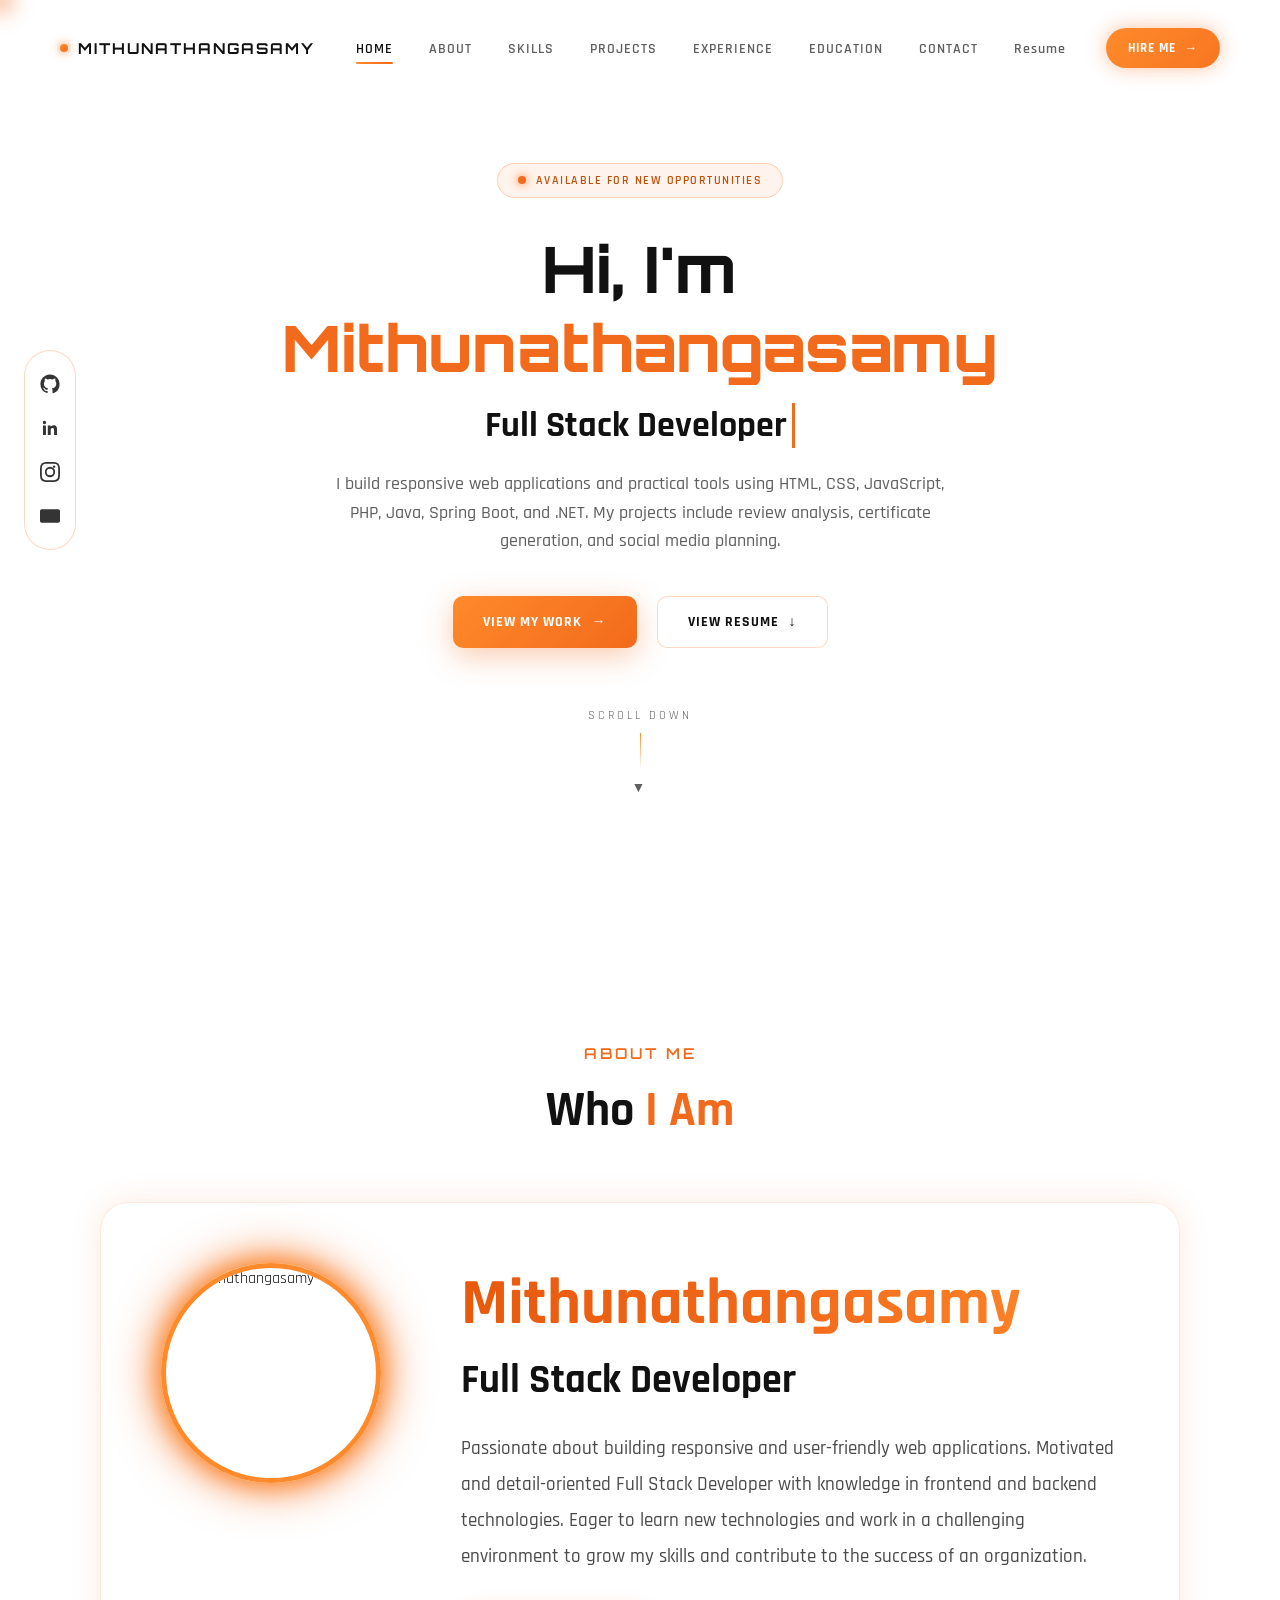
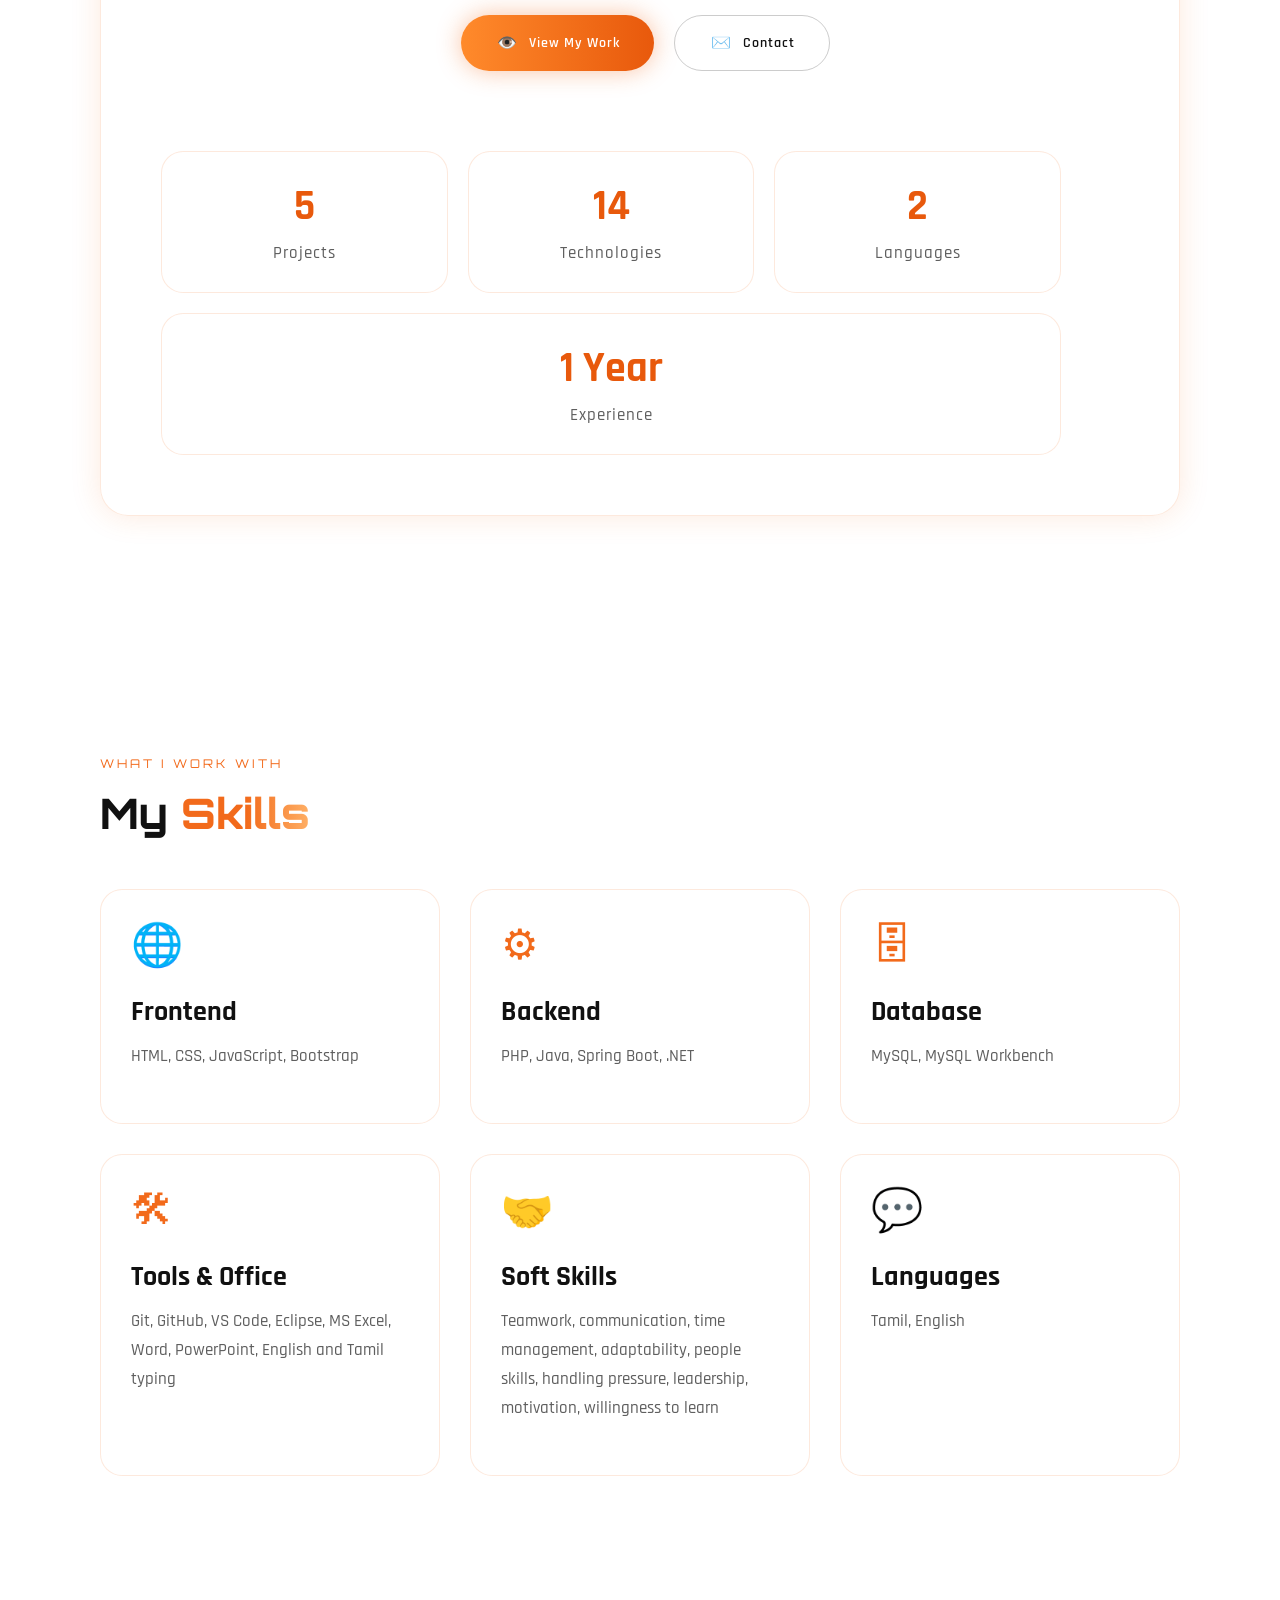
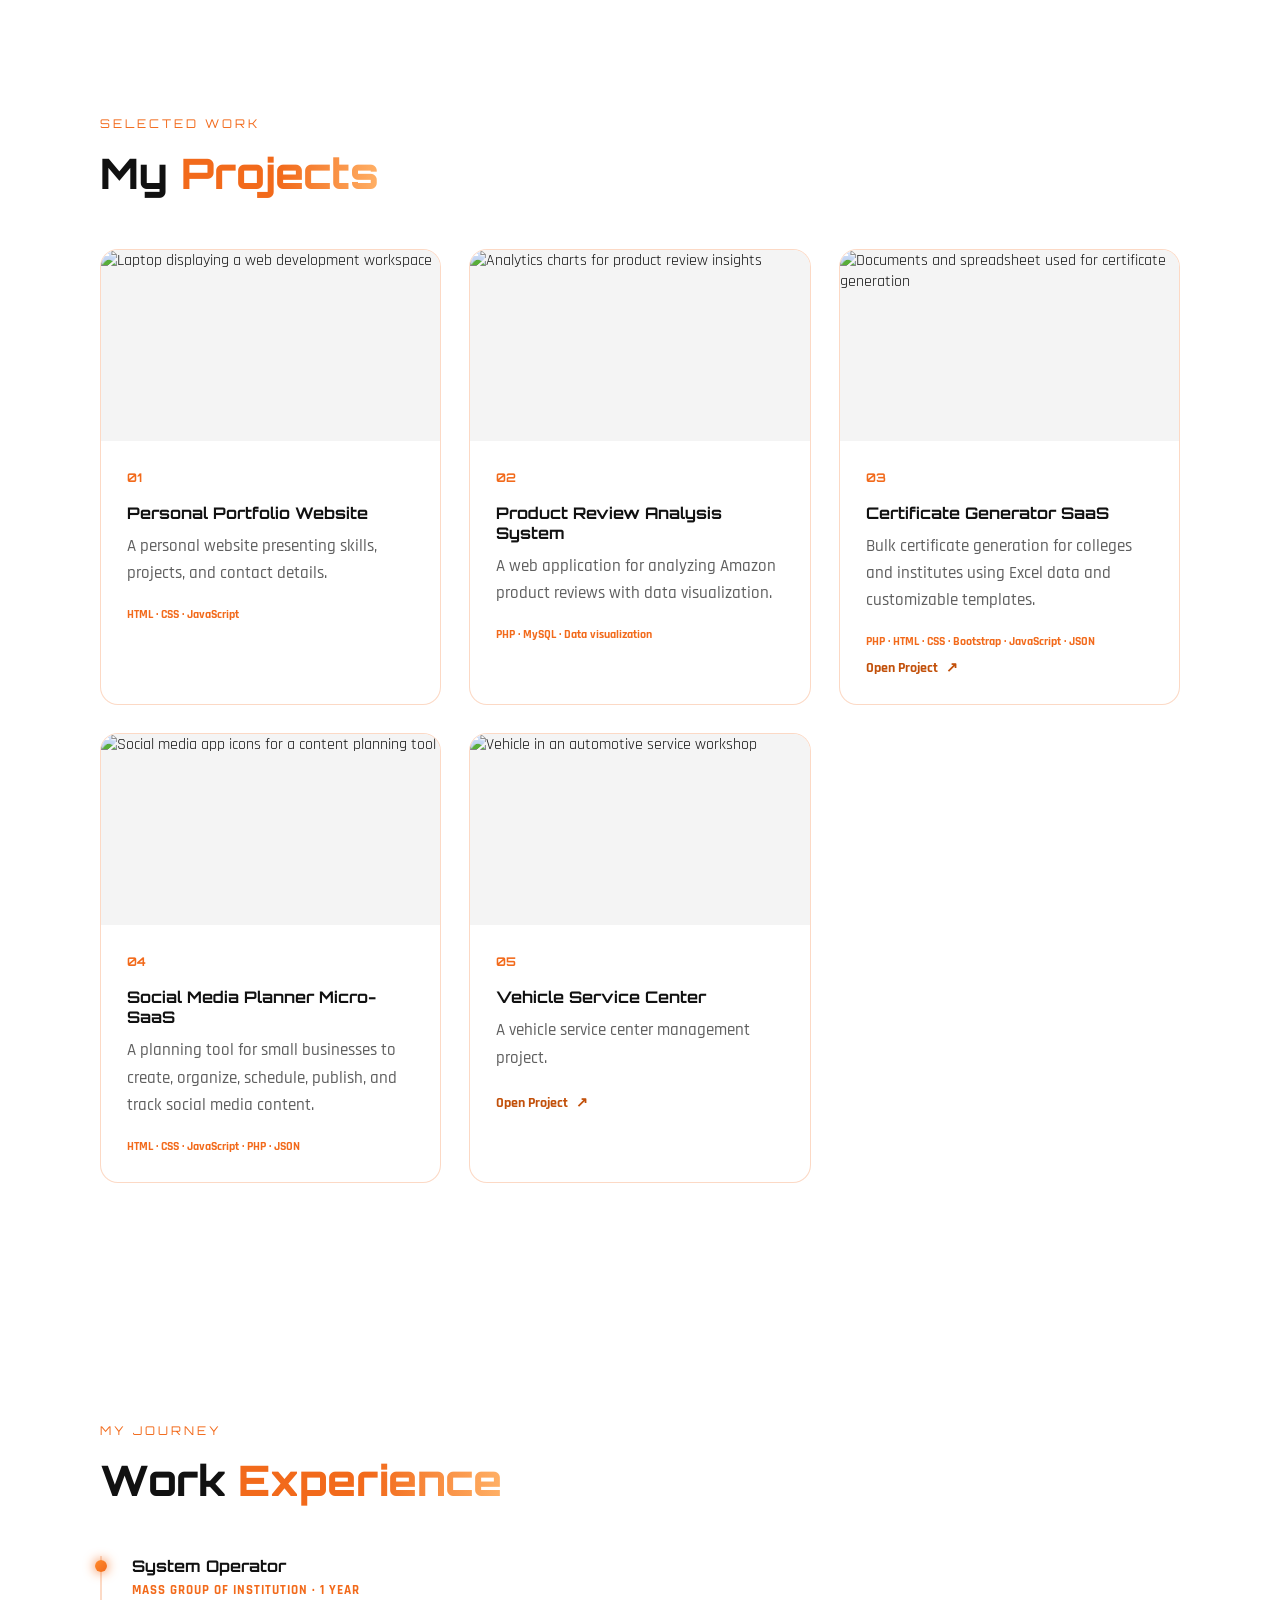
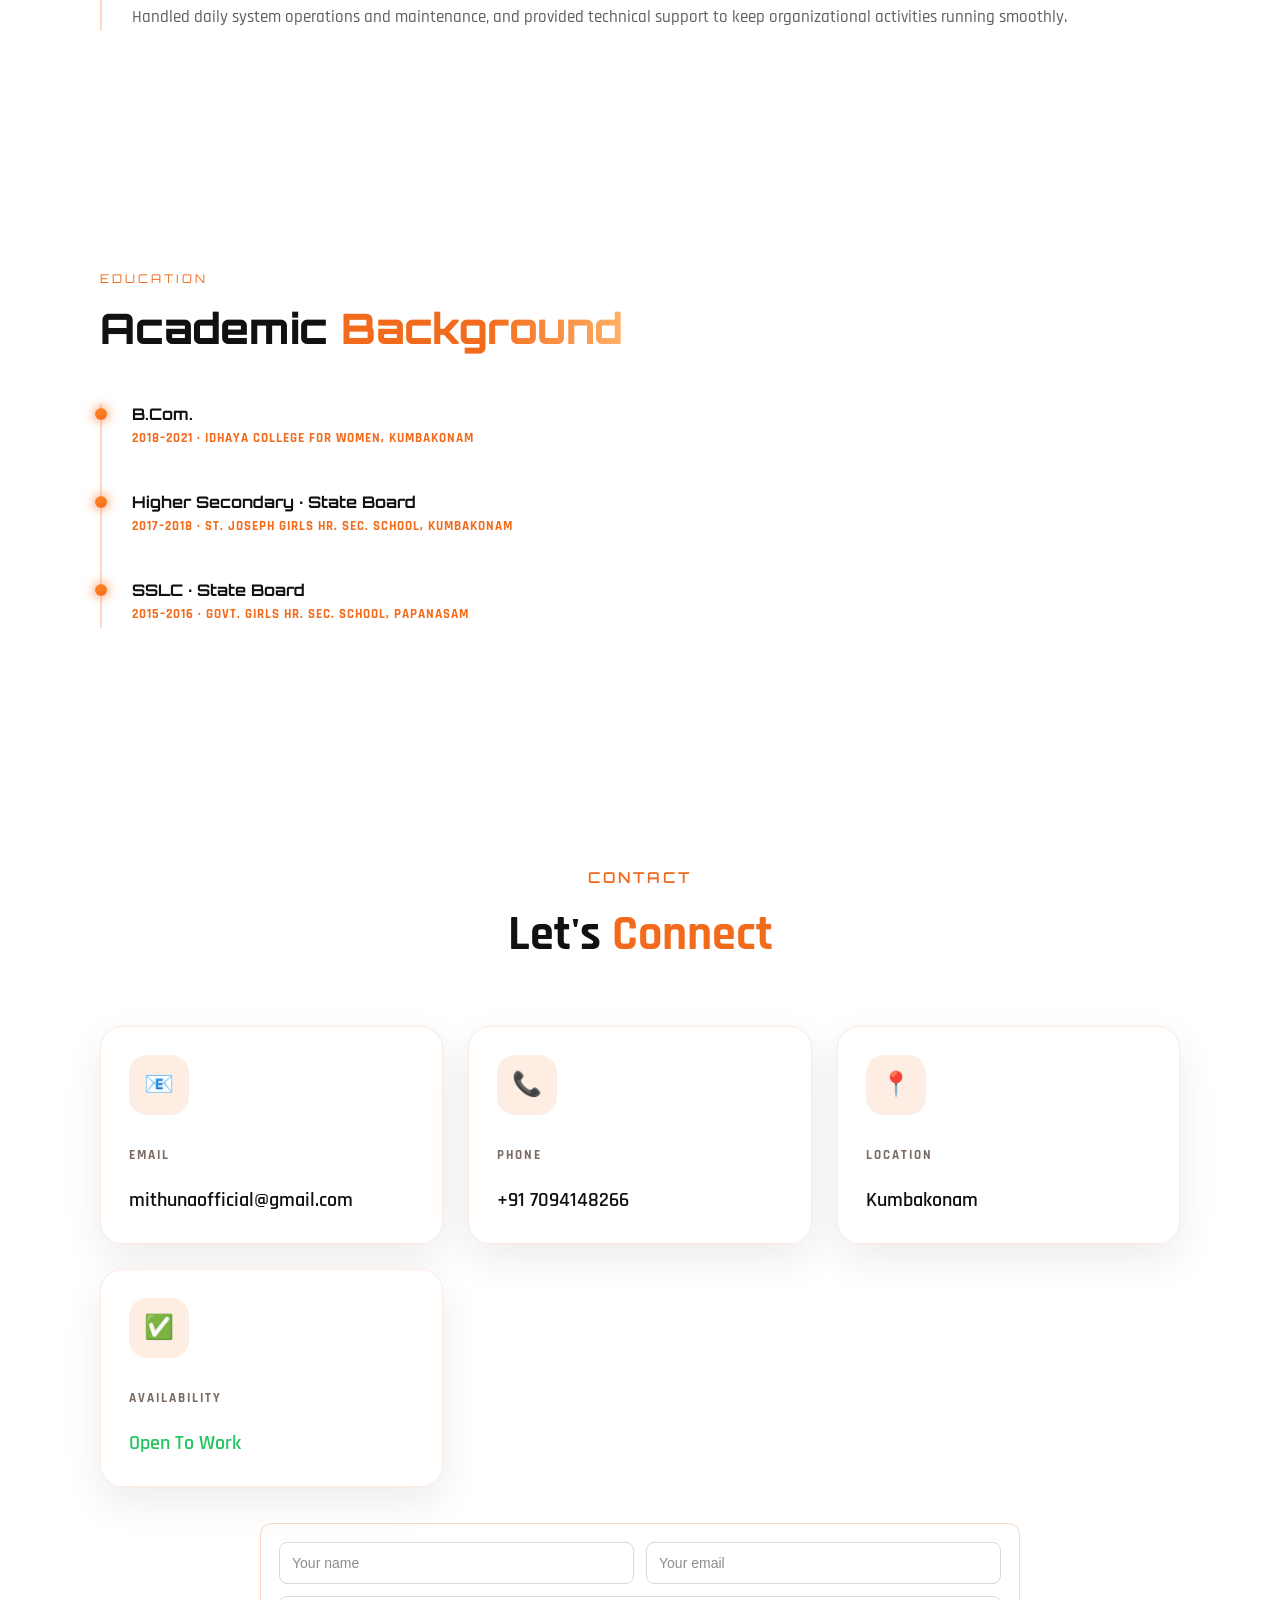
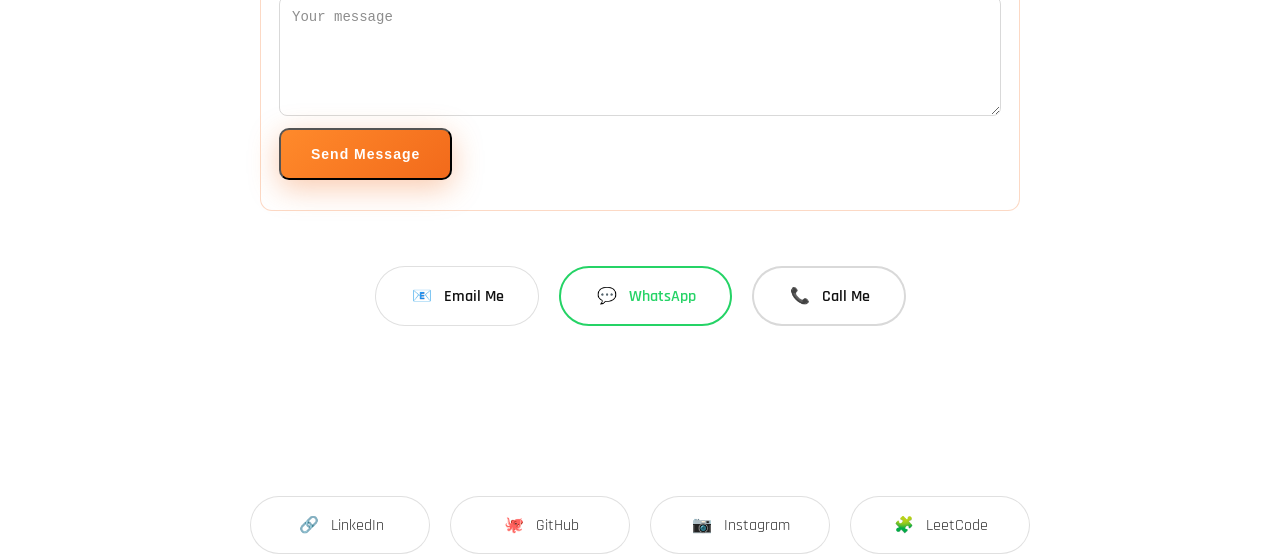
==== index.html @ 87197c54 "Add files via upload" ====
<!DOCTYPE html>
<html lang="en">
<head>
<meta charset="UTF-8">
<meta name="viewport" content="width=device-width, initial-scale=1.0">
<title>Mithunathangasamy | Full Stack Developer</title>
<link rel="preconnect" href="https://fonts.googleapis.com">
<link rel="preconnect" href="https://fonts.gstatic.com" crossorigin>
<link href="https://fonts.googleapis.com/css2?family=Orbitron:wght@500;700;800;900&family=Rajdhani:wght@400;500;600;700&display=swap" rel="stylesheet">
<link rel="stylesheet" href="style.css">
</head>
<body>
<div class="cursor-glow"></div>

  <div id="progress-bar"></div>

    <!-- loader removed to improve perceived load time -->

  <header>
    <nav>
      <div class="logo"><span class="dot"></span>MITHUNATHANGASAMY</div>
      <ul class="nav-links">
        <li><a href="#home" class="active">HOME</a></li>
        <li><a href="#about">ABOUT</a></li>
        <li><a href="#skills">SKILLS</a></li>
        <li><a href="#projects">PROJECTS</a></li>
        <li><a href="#experience">EXPERIENCE</a></li>
        <li><a href="#education">EDUCATION</a></li>
        <li><a href="#contact">CONTACT</a></li>
        <li>
          <a href="images/MITHUNA%20Resume.pdf" class="resume-open-link" target="_blank" rel="noopener">
            <i class="fa-solid fa-file-pdf"></i>
            Resume
          </a>
        </li>
      </ul>
      <a href="#contact" class="hire-btn">HIRE ME <span class="arrow">&rarr;</span></a>
    </nav>
  </header>

  <div class="social-rail">
    <a href="#" title="GitHub">
      <svg viewBox="0 0 24 24" fill="currentColor" width="20" height="20"><path d="M12 .5C5.65.5.5 5.65.5 12a11.5 11.5 0 007.86 10.93c.57.1.78-.25.78-.55v-2c-3.2.7-3.88-1.4-3.88-1.4-.52-1.34-1.28-1.7-1.28-1.7-1.05-.72.08-.7.08-.7 1.16.08 1.77 1.2 1.77 1.2 1.03 1.77 2.7 1.26 3.36.96.1-.75.4-1.26.73-1.55-2.56-.29-5.25-1.28-5.25-5.7 0-1.26.45-2.28 1.2-3.08-.12-.3-.52-1.5.11-3.12 0 0 .97-.31 3.2 1.18a11 11 0 015.82 0c2.22-1.5 3.19-1.18 3.19-1.18.64 1.62.24 2.82.12 3.12.75.8 1.2 1.82 1.2 3.08 0 4.43-2.7 5.4-5.27 5.69.42.36.78 1.08.78 2.18v3.24c0 .3.2.66.79.55A11.5 11.5 0 0023.5 12C23.5 5.65 18.35.5 12 .5z"/></svg>
    </a>
    <a href="#" title="LinkedIn">
      <svg viewBox="0 0 24 24" fill="currentColor" width="20" height="20"><path d="M20.45 20.45h-3.55v-5.57c0-1.33-.02-3.03-1.85-3.03-1.86 0-2.14 1.45-2.14 2.94v5.66H9.36V9h3.41v1.56h.05c.48-.9 1.64-1.85 3.38-1.85 3.6 0 4.27 2.37 4.27 5.46v6.28zM5.34 7.43a2.06 2.06 0 110-4.12 2.06 2.06 0 010 4.12zM7.12 20.45H3.56V9h3.56v11.45z"/></svg>
    </a>
    <a href="#" title="Instagram">
      <svg viewBox="0 0 24 24" fill="currentColor" width="20" height="20"><path d="M12 2.16c3.2 0 3.58.01 4.85.07 3.25.15 4.77 1.69 4.92 4.92.06 1.27.07 1.64.07 4.85s-.01 3.58-.07 4.85c-.15 3.23-1.66 4.77-4.92 4.92-1.27.06-1.64.07-4.85.07s-3.58-.01-4.85-.07c-3.26-.15-4.77-1.7-4.92-4.92-.06-1.27-.07-1.64-.07-4.85s.02-3.58.07-4.85C2.38 3.9 3.9 2.38 7.15 2.23c1.27-.06 1.64-.07 4.85-.07zM12 0C8.74 0 8.33.01 7.05.07c-4.35.2-6.78 2.62-6.98 6.98C.01 8.33 0 8.74 0 12s.01 3.67.07 4.95c.2 4.35 2.62 6.78 6.98 6.98C8.33 23.99 8.74 24 12 24s3.67-.01 4.95-.07c4.35-.2 6.78-2.62 6.98-6.98.06-1.28.07-1.69.07-4.95s-.01-3.67-.07-4.95c-.2-4.35-2.62-6.78-6.98-6.98C15.67.01 15.26 0 12 0zm0 5.84A6.16 6.16 0 1012 18.16 6.16 6.16 0 0012 5.84zm0 10.16a4 4 0 110-8 4 4 0 010 8zm6.41-10.4a1.44 1.44 0 11-2.88 0 1.44 1.44 0 012.88 0z"/></svg>
    </a>
    <a href="#contact" title="Email">
      <svg viewBox="0 0 24 24" fill="currentColor" width="20" height="20"><path d="M2 4h20a2 2 0 012 2v12a2 2 0 01-2 2H2a2 2 0 01-2-2V6a2 2 0 012-2zm20 2l-10 7L2 6v.01L12 13l10-6.99z"/></svg>
    </a>
  </div>

  <main>
    <section class="hero" id="home">
      <div class="badge fade-up"><span class="pulse"></span>AVAILABLE FOR NEW OPPORTUNITIES</div>
      <h1 class="fade-up">Hi, I'm<span class="name">Mithunathangasamy</span></h1>
     <div class="role fade-up">
    <span id="typing"></span>
</div>
      <p class="tagline fade-up">I build responsive web applications and practical tools using HTML, CSS,
                JavaScript, PHP, Java, Spring Boot, and .NET. My projects include review
                analysis, certificate generation, and social media planning.</p>
      <div class="hero-buttons fade-up">
        <a href="#projects" class="btn btn-primary">VIEW MY WORK <span class="arrow">&rarr;</span></a>
        <a href="images/MITHUNA%20Resume.pdf" class="btn btn-outline resume-open-link" target="_blank" rel="noopener">VIEW RESUME <span class="arrow">&#8595;</span></a>
      </div>  

      <div class="scroll-cue">SCROLL DOWN<span class="scroll-line"></span><span class="chev">&#9660;</span></div>
    </section>

   <section class="page about-section" id="about">

    <div class="section-heading">
        <span class="eyebrow">ABOUT ME</span>
        <h2>Who <span>I Am</span></h2>
    </div>

    <div class="about-card">

        <div class="profile-container fade-up">
            <img src="images/mithuna.png" alt="Mithunathangasamy" class="profile-img" >
        </div>

        <div class="about-content">

            <h1 class="about-name">
                Mithunathangasamy
            </h1>

            <h2 class="about-role">
                Full Stack Developer
            </h2>

            <p class="about-text">
                Passionate about building responsive and user-friendly web applications. Motivated and detail-oriented Full Stack Developer with knowledge in frontend and backend technologies. Eager to learn new technologies and work in a challenging
environment to grow my skills and contribute to the success of an organization.
            </p>

            <div class="about-buttons">

                <a href="#projects" class="btn btn-primary">
                    <span class="btn-icon">👁️</span>
                    View My Work
                </a>

                <a href="#contact" class="btn btn-outline">
                    <span class="btn-icon">✉️</span>
                    Contact
                </a>

            </div>

        </div>

        <div class="stat-row">
            <div class="stat-box">
                <h2 class="counter" data-target="5">0</h2>
                <p>Projects</p>
            </div>
            <div class="stat-box">
                <h2 class="counter" data-target="17">0</h2>
                <p>Technologies</p>
            </div>
            <div class="stat-box">
                <h2 class="counter" data-target="2">0</h2>
                <p>Languages</p>
            </div>
            <div class="stat-box">
                <h2>1 Year</h2>
                <p>Experience</p>
            </div>
        </div>

    </div>
</section>


    <section class="page" id="skills">

    <div class="eyebrow reveal">WHAT I WORK WITH</div>
    <h2 class="section-title reveal">
        My <span>Skills</span>
    </h2>

    <div class="skills-container">

        <div class="skill-box">
            <div class="skill-icon">🌐</div>
            <h3>Frontend</h3>
            <p>HTML, CSS, JavaScript, Bootstrap</p>
        </div>

        <div class="skill-box">
            <div class="skill-icon">⚙</div>
            <h3>Backend</h3>
            <p>PHP, Java, Spring Boot, .NET</p>
        </div>

        <div class="skill-box">
            <div class="skill-icon">🗄</div>
            <h3>Database</h3>
            <p>MySQL, MySQL Workbench</p>
        </div>

        <div class="skill-box">
            <div class="skill-icon">🛠</div>
            <h3>Tools & Office</h3>
            <p>Git, GitHub, VS Code, Eclipse, MS Excel, Word, PowerPoint, English and Tamil typing</p>
        </div>

        <div class="skill-box">
            <div class="skill-icon">🤝</div>
            <h3>Soft Skills</h3>
            <p>Teamwork, communication, time management, adaptability, people skills, handling pressure, leadership, motivation, willingness to learn</p>
        </div>

        <div class="skill-box">
            <div class="skill-icon">💬</div>
            <h3>Languages</h3>
            <p>Tamil, English</p>
        </div>

    </div>

</section>

    <section class="page" id="projects">
      
      <div class="eyebrow reveal">SELECTED WORK</div>
      <h2 class="section-title reveal">My <span>Projects</span></h2>
            <div class="projects-grid reveal-stagger">
                <article class="project-card">
                    <div class="project-cover">
                        <img src="https://images.unsplash.com/photo-1498050108023-c5249f4df085?auto=format&fit=crop&w=900&q=80" alt="Laptop displaying a web development workspace" loading="lazy">
                    </div>
                    <div class="project-body">
                        <span class="project-index">01</span>
                        <h3>Personal Portfolio Website</h3>
                        <p>A personal website presenting skills, projects, and contact details.</p>
                        <p class="project-tech">HTML · CSS · JavaScript</p>
                    </div>
                </article>

                <article class="project-card">
                    <div class="project-cover">
                        <img src="https://images.unsplash.com/photo-1551288049-bebda4e38f71?auto=format&fit=crop&w=900&q=80" alt="Analytics charts for product review insights" loading="lazy">
                    </div>
                    <div class="project-body">
                        <span class="project-index">02</span>
                        <h3>Product Review Analysis System</h3>
                        <p>A web application for analyzing Amazon product reviews with data visualization.</p>
                        <p class="project-tech">PHP · MySQL · Data visualization</p>
                    </div>
                </article>

                <article class="project-card">
                    <div class="project-cover">
                        <img src="https://images.unsplash.com/photo-1454165804606-c3d57bc86b40?auto=format&fit=crop&w=900&q=80" alt="Documents and spreadsheet used for certificate generation" loading="lazy">
                    </div>
                    <div class="project-body">
                        <span class="project-index">03</span>
                        <h3>Certificate Generator SaaS</h3>
                        <p>Bulk certificate generation for colleges and institutes using Excel data and customizable templates.</p>
                        <p class="project-tech">PHP · HTML · CSS · Bootstrap · JavaScript · JSON</p>
                        <a class="project-link" href="https://mithuna.gt.tc/certificate-generator/login.php" target="_blank" rel="noopener noreferrer">Open Project <span aria-hidden="true">↗</span></a>
                    </div>
                </article>

                <article class="project-card">
                    <div class="project-cover">
                        <img src="https://images.unsplash.com/photo-1611162616475-46b635cb6868?auto=format&fit=crop&w=900&q=80" alt="Social media app icons for a content planning tool" loading="lazy">
                    </div>
                    <div class="project-body">
                        <span class="project-index">04</span>
                        <h3>Social Media Planner Micro-SaaS</h3>
                        <p>A planning tool for small businesses to create, organize, schedule, publish, and track social media content.</p>
                        <p class="project-tech">HTML · CSS · JavaScript · PHP · JSON</p>
                    </div>
                </article>

                <article class="project-card">
                    <div class="project-cover">
                        <img src="https://images.unsplash.com/photo-1486262715619-67b85e0b08d3?auto=format&fit=crop&w=900&q=80" alt="Vehicle in an automotive service workshop" loading="lazy">
                    </div>
                    <div class="project-body">
                        <span class="project-index">05</span>
                        <h3>Vehicle Service Center</h3>
                        <p>A vehicle service center management project.</p>
                        <a class="project-link" href="https://mithuna.gt.tc/SERVICEPRO/?i=1" target="_blank" rel="noopener noreferrer">Open Project <span aria-hidden="true">↗</span></a>
                    </div>
                </article>
            </div>
    </section>

    <section class="page" id="experience">
      <div class="eyebrow reveal">MY JOURNEY</div>
      <h2 class="section-title reveal">Work <span>Experience</span></h2>
      <div class="timeline reveal-stagger">
        <div class="timeline-item">
                    <h3>System Operator</h3>
                    <div class="meta">MASS GROUP OF INSTITUTION · 1 YEAR</div>
                    <p>Handled daily system operations and maintenance, and provided technical support to keep organizational activities running smoothly.</p>
        </div>
      </div>
    </section>

        <section class="page" id="education">
            <div class="eyebrow reveal">EDUCATION</div>
            <h2 class="section-title reveal">Academic <span>Background</span></h2>
            <div class="timeline reveal-stagger">
                <div class="timeline-item">
                    <h3>B.Com.</h3>
                    <div class="meta">2018–2021 · IDHAYA COLLEGE FOR WOMEN, KUMBAKONAM</div>
                </div>
                <div class="timeline-item">
                    <h3>Higher Secondary · State Board</h3>
                    <div class="meta">2017–2018 · ST. JOSEPH GIRLS HR. SEC. SCHOOL, KUMBAKONAM</div>
                </div>
                <div class="timeline-item">
                    <h3>SSLC · State Board</h3>
                    <div class="meta">2015–2016 · GOVT. GIRLS HR. SEC. SCHOOL, PAPANASAM</div>
                </div>
            </div>
        </section>

    <section class="page" id="contact">

    <div class="section-heading">
        <span class="eyebrow">CONTACT</span>
        <h2>Let's <span>Connect</span></h2>
    </div>

    <div class="contact-grid">

        <!-- Email -->
        <div class="contact-box">
            <div class="contact-icon">
                <span>📧</span>
            </div>

            <h5>EMAIL</h5>

            <h4>mithunaofficial@gmail.com</h4>
        </div>

        <!-- Phone -->
        <div class="contact-box">
            <div class="contact-icon">
                <span>📞</span>
            </div>

            <h5>PHONE</h5>

            <h4>+91 7094148266</h4>
        </div>

        <!-- Location -->
        <div class="contact-box">
            <div class="contact-icon">
                <span>📍</span>
            </div>

            <h5>LOCATION</h5>

            <h4>Kumbakonam</h4>
        </div>

        <!-- Availability -->
        <div class="contact-box">
            <div class="contact-icon">
                <span>✅</span>
            </div>

            <h5>AVAILABILITY</h5>

            <h4 class="available">
                Open To Work
            </h4>
        </div>

    </div>

    <!-- Contact Form -->
    <form id="contactForm" class="contact-form">
        <div class="form-row">
            <input type="text" id="cf-name" name="name" placeholder="Your name" required>
            <input type="email" id="cf-email" name="email" placeholder="Your email" required>
        </div>
        <div class="form-row">
            <textarea id="cf-message" name="message" rows="5" placeholder="Your message" required></textarea>
        </div>
        <div class="form-row">
            <button type="submit" class="btn btn-primary">Send Message</button>
        </div>
    </form>

    <!-- Contact Buttons -->

    <div class="contact-buttons">

        <a href="mailto:mithunaofficial@gmail.com" class="contact-btn">
            <span class="btn-icon">📧</span>
            Email Me
        </a>

        <a href="https://wa.me/919876543210" class="contact-btn whatsapp" target="_blank">
            <span class="btn-icon">💬</span>
            WhatsApp
        </a>

        <a href="tel:+919876543210" class="contact-btn outline">
            <span class="btn-icon">📞</span>
            Call Me
        </a>

    </div>

    <!-- Social Icons -->

    </main>

    <div class="social-links">

        <a href="https://www.linkedin.com/in/your-profile" class="social-btn" target="_blank" rel="noopener">
            <span class="btn-icon">🔗</span>
            LinkedIn
        </a>

        <a href="https://github.com/your-username" class="social-btn" target="_blank" rel="noopener">
            <span class="btn-icon">🐙</span>
            GitHub
        </a>

        <a href="https://instagram.com/your-username" class="social-btn" target="_blank" rel="noopener">
            <span class="btn-icon">📷</span>
            Instagram
        </a>

        <a href="https://leetcode.com/your-username" class="social-btn" target="_blank" rel="noopener">
            <span class="btn-icon">🧩</span>
            LeetCode
        </a>

    </div>

  <div class="resume-modal" id="resumeModal" aria-hidden="true">
    <div class="resume-modal-panel">
      <button class="resume-modal-close" id="resumeModalClose" aria-label="Close resume">×</button>
      <div class="resume-modal-content">
                <article class="resume-sheet" id="resumeSheet">
                      <div class="resume-sheet-header">
                        <h2>MITHUNATHANGASAMY</h2>
                        <p>FULL STACK DEVELOPER</p>
                        <p>+91 7094148266</p>
                      </div>
                    <section class="resume-summary">
                        <h3>Professional Summary</h3>
                        <p>Motivated, detail-oriented Full Stack Developer with knowledge of frontend and backend technologies. Passionate about building responsive, user-friendly web applications and eager to learn, contribute, and grow.</p>
                    </section>
                    <div class="resume-sheet-columns">
                        <section class="resume-sheet-section">
                            <h3>Projects</h3>
                            <article>
                                <h4>Personal Portfolio Website</h4>
                                <p>A personal website presenting skills, projects, and contact details.</p>
                                <small>HTML · CSS · JavaScript</small>
                            </article>
                            <article>
                                <h4>Product Review Analysis System</h4>
                                <p>Analyzes Amazon product reviews and presents findings with data visualization.</p>
                                <small>PHP · MySQL · DataTables · Chart.js</small>
                            </article>
                            <article>
                                <h4>Certificate Generator SaaS</h4>
                                <p>Generates certificates in bulk for colleges and institutes from Excel data, with customizable templates.</p>
                                <small>PHP · HTML · CSS · Bootstrap · JavaScript · JSON</small>
                            </article>
                            <article>
                                <h4>Social Media Planner Micro-SaaS</h4>
                                <p>Helps small businesses create, organize, schedule, publish, and track social media content.</p>
                                <small>HTML · CSS · JavaScript · PHP · JSON</small>
                            </article>
                            <article>
                                <h4>Vehicle Service Center</h4>
                                <p>A vehicle service center management project.</p>
                            </article>
                        </section>
                        <aside class="resume-sheet-sidebar">
                            <section class="resume-sheet-section">
                                <h3>Technical Skills</h3>
                                <p><strong>Frontend:</strong> HTML, CSS, JavaScript, Bootstrap</p>
                                <p><strong>Backend:</strong> PHP, Java, Spring Boot, .NET</p>
                                <p><strong>Database:</strong> MySQL, MySQL Workbench</p>
                                <p><strong>Tools:</strong> Git, GitHub, VS Code, Eclipse</p>
                                <p><strong>Other:</strong> MS Excel, Word, PowerPoint; English and Tamil typewriting with distinction</p>
                            </section>
                            <section class="resume-sheet-section">
                                <h3>Experience</h3>
                                <h4>System Operator · 1 Year</h4>
                                <p>MASS Group of Institution, Kumbakonam</p>
                                <p>Handled daily system operations and maintenance and provided technical support.</p>
                            </section>
                            <section class="resume-sheet-section">
                                <h3>Education</h3>
                                <p><strong>B.Com.</strong> · Idhaya College for Women, Kumbakonam · 2018–2021</p>
                                <p><strong>Higher Secondary</strong> · St. Joseph Girls Hr. Sec. School, Kumbakonam · State Board · 2017–2018</p>
                                <p><strong>SSLC</strong> · Govt. Girls Hr. Sec. School, Papanasam · State Board · 2015–2016</p>
                            </section>
                            <section class="resume-sheet-section">
                                <h3>Soft Skills & Languages</h3>
                                <p>Teamwork · Communication · Time management · Adaptability ·  Handling pressure · Leadership · Willingness to learn · Sincere and loyal</p>
                                <p><strong>Languages:</strong> Tamil, English</p>
                            </section>
                        </aside>
                    </div>
                </article>
      </div>
      <div class="resume-modal-actions">
                <a href="images/MITHUNA%20Resume.pdf" class="btn btn-primary" download>Download Original PDF</a>
        <a href="#" class="btn btn-outline resume-close-link">Close</a>
      </div>
    </div>
  </div>

  <script src="script.js"></script>
  <!-- Project modal -->
  <div id="projectModal" class="modal" aria-hidden="true">
      <div class="modal-content">
          <button class="modal-close" aria-label="Close">✕</button>
          <img src="" alt="" class="modal-img">
          <div class="modal-body">
              <h3 class="modal-title"></h3>
              <p class="modal-desc"></p>
              <div class="modal-actions">
                  <a href="#" class="btn btn-outline modal-demo" target="_blank" rel="noopener">Live Demo</a>
                  <a href="#" class="btn btn-primary modal-source" target="_blank" rel="noopener">Source Code</a>
              </div>
          </div>
      </div>
  </div>
<button id="topBtn" title="Go to Top">
    ↑
</button>

</body>
</html>
---- style.css ----
:root{
    --bg:#ffffff;
    --purple:#ff8a2b;
    --magenta:#f26a1b;
    --blue:#ffb066;
    --text:#111111;
    --muted:#5f5f5f;
    --card:#ffffff;
    --border:rgba(242,106,27,0.25);
  }
  *{margin:0;padding:0;box-sizing:border-box;}
  html{scroll-behavior:smooth;}
  body{
    background:#ffffff;
    color:var(--text);
    font-family:'Rajdhani',sans-serif;
    overflow-x:hidden;
    position:relative;
  }
    p{font-weight:500;}
  @media (prefers-reduced-motion: reduce){
    *{animation-duration:.01ms !important;animation-iteration-count:1 !important;transition-duration:.01ms !important;scroll-behavior:auto !important;}
  }
  /* scroll reveal */
  .reveal{opacity:0;transform:translateY(28px);transition:opacity .7s ease, transform .7s ease;}
  .reveal.in{opacity:1;transform:translateY(0);}
  .reveal-stagger > *{opacity:0;transform:translateY(24px);transition:opacity .6s ease, transform .6s ease;}
  .reveal-stagger.in > *{opacity:1;transform:translateY(0);}
  .reveal-stagger.in > *:nth-child(1){transition-delay:.05s;}
  .reveal-stagger.in > *:nth-child(2){transition-delay:.15s;}
  .reveal-stagger.in > *:nth-child(3){transition-delay:.25s;}
  .reveal-stagger.in > *:nth-child(4){transition-delay:.35s;}
  .reveal-stagger.in > *:nth-child(5){transition-delay:.45s;}
  /* ---------- background ---------- */
  /* ---------- layout ---------- */
  header, main, footer{position:relative;z-index:2;}
  .container{max-width:1440px;margin:0 auto;padding:0 60px;}

  /* ---------- nav ---------- */
  nav{
    display:flex;align-items:center;justify-content:space-between;
    padding:28px 60px;
    opacity:0;transform:translateY(-16px);
    animation:navIn .7s ease forwards;
  }
  @keyframes navIn{to{opacity:1;transform:translateY(0);}}
  .logo{
    display:flex;align-items:center;gap:10px;
    font-family:'Orbitron',sans-serif;font-weight:700;
    letter-spacing:2px;font-size:15px;
  }
  .logo .dot{width:8px;height:8px;border-radius:50%;
    background:linear-gradient(135deg,var(--purple),var(--magenta));
    box-shadow:0 0 10px var(--magenta);}
  .nav-links{display:flex;align-items:center;gap:36px;list-style:none;}
  .nav-links a{
    color:var(--muted);text-decoration:none;font-weight:600;font-size:14px;
    letter-spacing:1px;position:relative;padding-bottom:6px;transition:color .25s ease;
  }
  .nav-links a:hover, .nav-links a.active{color:#111111;}
  .nav-links a::after{
    content:'';position:absolute;left:0;bottom:0;height:2px;width:0;
    background:linear-gradient(90deg,var(--purple),var(--magenta));
    border-radius:2px;transition:width .3s ease;
  }
  .nav-links a:hover::after, .nav-links a.active::after{width:100%;}
  .nav-divider{width:1px;height:24px;background:rgba(0,0,0,0.12);}
  .hire-btn{
    display:flex;align-items:center;gap:8px;
    background:linear-gradient(135deg,var(--purple),var(--magenta));
    background-size:160% 160%;
    color:#fff;border:none;padding:12px 22px;border-radius:30px;
    font-weight:700;font-size:13px;letter-spacing:1px;cursor:pointer;
    box-shadow:0 0 20px rgba(242,106,27,0.4);
    text-decoration:none;
    transition:transform .25s ease, box-shadow .25s ease, background-position .5s ease;
  }
  .hire-btn:hover{
    transform:translateY(-2px) scale(1.03);
    box-shadow:0 0 28px rgba(242,106,27,0.6);
    background-position:100% 100%;
  }
  .hire-btn .arrow, .btn .arrow{display:inline-block;transition:transform .25s ease;}
  .hire-btn:hover .arrow, .btn:hover .arrow{transform:translateX(4px);}

  /* ---------- social sidebar ---------- */
  .social-rail{
    position:fixed;left:24px;top:50%;
    transform:translate(-60px,-50%);opacity:0;
    display:flex;flex-direction:column;gap:22px;
    background:rgba(255,255,255,0.85);border:1px solid var(--border);
    padding:22px 14px;border-radius:30px;z-index:5;
    backdrop-filter:blur(6px);
    animation:railIn .7s .5s ease forwards;
  }
  @keyframes railIn{to{transform:translate(0,-50%);opacity:1;}}
  .social-rail a{
    color:#111111;opacity:.85;display:flex;align-items:center;justify-content:center;
    width:22px;height:22px;transition:transform .25s ease, color .25s ease, opacity .25s ease;
  }
  .social-rail a:hover{opacity:1;color:var(--magenta);transform:scale(1.2) translateX(2px);}

  /* ---------- hero ---------- */
  .hero{
    min-height:92vh;display:flex;flex-direction:column;align-items:center;justify-content:center;
    text-align:center;padding:40px 20px 100px;
  }
  .fade-up{opacity:0;transform:translateY(24px);animation:fadeUp .8s ease forwards;}
  @keyframes fadeUp{to{opacity:1;transform:translateY(0);}}
  .badge{
    display:inline-flex;align-items:center;gap:10px;
    border:1px solid var(--border);padding:9px 20px;border-radius:30px;
    font-size:12px;letter-spacing:1.5px;font-weight:600;color:#c2500a;
    background:rgba(242,106,27,0.08);margin-bottom:34px;
    animation-delay:.1s;
  }
  .badge .pulse{width:8px;height:8px;border-radius:50%;
    background:var(--magenta);box-shadow:0 0 10px var(--magenta);
    animation:pulse 1.6s ease-in-out infinite;}
  @keyframes pulse{0%,100%{opacity:1;transform:scale(1);}50%{opacity:.3;transform:scale(.8);}}
  .hero h1{
    font-family:'Orbitron',sans-serif;font-weight:800;
    font-size:clamp(34px,5.2vw,64px);line-height:1.15;
    animation-delay:.22s;
  }
  .hero h1 .name{
    display:block;
    background:linear-gradient(90deg,#f26a1b,#f26a1b,#ffb066,#f26a1b);
    background-size:300% auto;
    -webkit-background-clip:text;background-clip:text;color:transparent;
    margin:6px 0 18px;
    animation:gradientShift 6s linear infinite;
  }
  @keyframes gradientShift{
    0%{background-position:0% 50%;}
    100%{background-position:300% 50%;}
  }
  .role{font-size:clamp(22px,3vw,36px);font-weight:700;margin-bottom:22px;animation-delay:.34s;}
  .tagline{max-width:640px;color:var(--muted);font-size:18px;font-weight:500;line-height:1.6;margin-bottom:40px;animation-delay:.46s;}
  .hero-buttons{display:flex;gap:20px;flex-wrap:wrap;justify-content:center;margin-bottom:60px;animation-delay:.58s;}
  .btn{
    display:flex;align-items:center;gap:10px;padding:16px 30px;border-radius:10px;
    font-weight:700;font-size:14px;letter-spacing:1px;text-decoration:none;cursor:pointer;
    transition:transform .3s cubic-bezier(.22,1,.36,1), box-shadow .3s ease, background .3s ease;
  }
  .btn-primary{
    background:linear-gradient(135deg,var(--purple),var(--magenta));color:#fff;
    box-shadow:0 8px 30px rgba(242,106,27,0.35);
  }
  .btn-primary:hover{transform:translateY(-4px) scale(1.02);box-shadow:0 14px 36px rgba(242,106,27,0.55);}
  .btn-primary:active{transform:translateY(-1px) scale(.99);}
  .btn-outline{
    background:#ffffff;border:1px solid var(--border);color:#111111;
  }
  .btn-outline:hover{background:rgba(242,106,27,0.08);transform:translateY(-4px);border-color:var(--magenta);}
  .btn-outline:active{transform:translateY(-1px);}
  .scroll-cue{color:var(--muted);font-size:12px;letter-spacing:3px;display:flex;flex-direction:column;align-items:center;gap:10px;}
  .scroll-line{width:1px;height:36px;background:linear-gradient(180deg,var(--purple),transparent);}
  .chev{animation:bounce 1.6s ease-in-out infinite;font-size:14px;color:var(--muted);}
  @keyframes bounce{0%,100%{transform:translateY(0);}50%{transform:translateY(6px);}}

  /* ---------- generic section ---------- */
  section.page{padding:120px 60px;max-width:1200px;margin:0 auto;}
  .eyebrow{
    font-family:'Orbitron',sans-serif;font-size:12px;letter-spacing:3px;
    color:var(--magenta);margin-bottom:16px;
  }
  .section-title{font-family:'Orbitron',sans-serif;font-weight:800;font-size:clamp(28px,4vw,42px);margin-bottom:50px;}
  .section-title span{background:linear-gradient(90deg,#f26a1b,#f26a1b,#ffb066);
    -webkit-background-clip:text; background-clip:text; color:transparent;}

  .about-card{
    background:var(--card);border:1px solid var(--border);border-radius:20px;padding:30px;
  }

  .projects-grid{display:grid;grid-template-columns:repeat(auto-fit,minmax(300px,1fr));gap:28px;}
  .project-card{
    background:var(--card);border:1px solid var(--border);border-radius:18px;overflow:hidden;
    transition:transform .35s cubic-bezier(.22,1,.36,1), box-shadow .35s ease, border-color .35s ease;
  }
  .project-card:hover{transform:translateY(-8px);box-shadow:0 20px 40px rgba(242,106,27,0.22);border-color:var(--magenta);}
    .project-cover{width:100%;aspect-ratio:16/9;overflow:hidden;background:#f4f4f4;}
    .project-cover img{display:block;width:100%;height:100%;object-fit:cover;transition:transform .4s ease;}
    .project-card:hover .project-cover img{transform:scale(1.04);}
  .project-thumb{
        width:100%;height:220px;object-fit:cover;background:linear-gradient(135deg,rgba(255,138,43,0.4),rgba(255,176,102,0.3));
        background-size:200% 200%;transition:background-position .6s ease, transform .5s ease;
  }
  .project-card:hover .project-thumb{background-position:100% 100%;transform:scale(1.03);}
    .project-media{position:relative;overflow:hidden}
    .project-overlay{position:absolute;inset:0;background:linear-gradient(180deg,rgba(0,0,0,0.0),rgba(0,0,0,0.6));display:flex;flex-direction:column;justify-content:flex-end;padding:18px;gap:12px;opacity:0;transform:translateY(6px);transition:opacity .28s ease, transform .28s ease}
    .project-card:hover .project-overlay{opacity:1;transform:translateY(0)}
    .tech-tags{display:flex;gap:8px;flex-wrap:wrap}
    .tech-tags span{background:rgba(255,255,255,0.18);padding:6px 8px;border-radius:8px;font-size:12px;color:#ffffff}
    .overlay-actions{display:flex;gap:8px}

    /* Project modal (lightbox) */
    .modal{position:fixed;inset:0;display:flex;align-items:center;justify-content:center;background:rgba(0,0,0,0.7);z-index:99999;visibility:hidden;opacity:0;transition:opacity .25s ease, visibility .25s ease}
    .modal.in{visibility:visible;opacity:1}
    .modal-content{position:relative;display:flex;gap:20px;align-items:stretch;background:var(--card);border:1px solid var(--border);padding:18px;border-radius:12px;max-width:1000px;width:94%;box-shadow:0 30px 80px rgba(0,0,0,0.6)}
    .modal-close{position:absolute;right:14px;top:8px;background:transparent;border:none;color:var(--text);font-size:20px;cursor:pointer}
    .modal-img{width:48%;height:60vh;object-fit:cover;border-radius:8px}
    .modal-body{width:52%;display:flex;flex-direction:column;gap:12px}
    .modal-title{font-family:'Orbitron',sans-serif;margin:0;font-size:20px}
    .modal-desc{color:var(--muted);margin:0}
    .modal-actions{display:flex;gap:10px;margin-top:auto}

    @media(max-width:900px){
        .modal-content{flex-direction:column}
        .modal-img{width:100%;height:40vh}
        .modal-body{width:100%}
    }
    .project-body{position:relative;min-height:220px;padding:26px;}
    .project-index{display:inline-block;margin-bottom:18px;color:var(--magenta);font-family:'Orbitron',sans-serif;font-size:12px;font-weight:700;}
  .project-body h3{font-family:'Orbitron',sans-serif;font-size:16px;margin-bottom:10px;color:#111111;}
    .project-body p{color:var(--muted);font-size:17px;line-height:1.6;margin-bottom:14px;}
    .project-body .project-tech{margin:18px 0 0;color:var(--magenta);font-size:12px;font-weight:700;}
    .project-link{display:inline-flex;align-items:center;gap:8px;margin-top:8px;color:#c2500a;font-size:14px;font-weight:700;text-decoration:none;}
    .project-link:hover{text-decoration:underline;text-underline-offset:3px;}
  .bucket-list{list-style:none;display:grid;gap:8px;margin-top:10px;}
  .bucket-list li{padding:8px 10px;border:1px solid rgba(0,0,0,0.08);border-radius:8px;background:rgba(242,106,27,0.06);color:#3a2a1f;font-size:14px;}

  .resume-section{padding-top:80px;}
  .resume-card{display:grid;grid-template-columns:1.05fr .95fr;gap:24px;align-items:center;background:var(--card);border:1px solid var(--border);border-radius:20px;padding:28px;}
  .resume-content h3{font-family:'Orbitron',sans-serif;font-size:20px;margin-bottom:12px;color:#111111;}
  .resume-content p{color:var(--muted);font-size:16px;line-height:1.7;margin-bottom:20px;}
  .resume-actions{display:flex;flex-wrap:wrap;gap:12px;margin-top:8px;}
  .resume-preview img{width:100%;display:block;border-radius:16px;border:1px solid var(--border);box-shadow:0 18px 42px rgba(0,0,0,0.25);} 

    .resume-modal{position:fixed;inset:0;z-index:99999;display:none;align-items:center;justify-content:center;padding:0;background:#ffffff;}
  body.resume-modal-open{overflow:hidden;}
  body.resume-modal-open header,
  body.resume-modal-open main,
  body.resume-modal-open footer,
  body.resume-modal-open .social-rail,
  body.resume-modal-open .social-links,
  body.resume-modal-open #progress-bar,
  body.resume-modal-open #topBtn,
  body.resume-modal-open .cursor-glow{display:none !important;}
  body.resume-modal-open .resume-modal{display:flex;}
    .resume-modal-panel{position:relative;width:100vw;height:100vh;height:100dvh;display:flex;flex-direction:column;gap:8px;padding:54px 12px 10px;background:#ffffff;}
  .resume-modal-close{position:absolute;top:12px;right:12px;border:none;background:rgba(0,0,0,0.06);color:#111111;width:40px;height:40px;border-radius:50%;font-size:24px;cursor:pointer;}
        .resume-modal-content{flex:1;min-height:0;overflow:hidden;display:block;background:#ffffff;}
    .resume-sheet{width:760px;height:980px;margin-left:var(--resume-left, 0px);padding:42px 48px;display:flex;flex-direction:column;gap:20px;overflow:hidden;transform:scale(var(--resume-scale, 1));transform-origin:top left;background:#ffffff;border:1px solid rgba(0,0,0,0.12);color:#222222;font-family:'Rajdhani',sans-serif;}
    .resume-sheet-header{text-align:center;padding-bottom:14px;border-bottom:2px solid #333333;}
    .resume-sheet-header h2{font-family:'Orbitron',sans-serif;font-size:25px;line-height:1.3;}
    .resume-sheet-header p{font-size:13px;line-height:1.35;}
    .resume-sheet-header p:first-of-type{font-weight:700;}
    .resume-sheet h3{margin-bottom:8px;padding-bottom:4px;border-bottom:1px solid #666666;color:#333333;font-family:'Orbitron',sans-serif;font-size:13px;text-transform:uppercase;}
    .resume-summary p,.resume-sheet-section p{font-size:14px;line-height:1.38;}
    .resume-sheet-columns{display:grid;grid-template-columns:1.15fr .85fr;gap:28px;min-height:0;}
    .resume-sheet-section{margin-bottom:17px;}
    .resume-sheet-section article{margin-bottom:15px;}
    .resume-sheet-section h4{margin-bottom:3px;font-size:15px;line-height:1.25;}
    .resume-sheet-section small{display:block;margin-top:4px;color:#a8440c;font-size:12px;font-weight:700;line-height:1.35;}
    .resume-modal-actions{display:flex;flex-wrap:wrap;gap:8px;justify-content:center;}
    .resume-modal-actions .btn{padding:10px 18px;}

    .project-actions{display:flex;gap:10px;align-items:center;margin-top:10px;}
    .project-actions .btn{padding:10px 14px;font-size:13px;border-radius:8px}

    /* Contact form */
    .contact-form{max-width:760px;margin:36px auto 18px;background:#ffffff;border:1px solid var(--border);padding:18px;border-radius:12px}
    .contact-form .form-row{display:flex;gap:12px;margin-bottom:12px}
      .contact-form input[type="text"],.contact-form input[type="email"],.contact-form textarea{
          width:100%;padding:12px;border-radius:8px;border:1px solid rgba(0,0,0,0.15);background:transparent;color:#111111;resize:vertical;font-size:14px
      }
      .contact-form input::placeholder,.contact-form textarea::placeholder{color:rgba(0,0,0,0.45)}
      .contact-form input:focus,.contact-form textarea:focus{outline:none;border-color:var(--magenta);box-shadow:0 6px 18px rgba(242,106,27,0.12)}
    .contact-form textarea{min-height:120px}
    .contact-form .btn{align-self:flex-end}

    .contact-grid{display:grid;grid-template-columns:repeat(2,minmax(160px,1fr));gap:18px;margin-top:40px;}
    .contact-box{background:#ffffff;border:1px solid rgba(242,106,27,0.2);border-radius:20px;padding:24px;display:flex;flex-direction:column;gap:12px;box-shadow:0 15px 40px rgba(0,0,0,0.08);}
    .contact-box h5{font-size:12px;font-weight:700;letter-spacing:2px;color:var(--magenta);margin:0;text-transform:uppercase;}
    .contact-box h4{font-size:20px;color:#111111;margin:0;line-height:1.3;}
    .contact-icon{width:44px;height:44px;border-radius:16px;display:grid;place-items:center;background:rgba(242,106,27,0.15);color:#f26a1b;font-size:18px;}
    .available{color:#a3f7c4;}

    .contact-buttons{display:flex;flex-wrap:wrap;gap:16px;margin-top:36px;}
    .contact-btn{display:inline-flex;align-items:center;gap:10px;padding:14px 24px;border-radius:14px;border:1px solid rgba(0,0,0,0.12);background:#ffffff;color:#111111;text-decoration:none;transition:transform .25s ease, background .25s ease, border-color .25s ease;}
    .contact-btn:hover{transform:translateY(-3px);background:rgba(242,106,27,0.1);border-color:rgba(242,106,27,0.5);}
    .contact-btn.outline{border-color:rgba(0,0,0,0.18);}
    .social-links{display:grid;grid-template-columns:repeat(auto-fit,minmax(180px,1fr));gap:14px;margin-top:32px;}
    .social-btn{display:flex;align-items:center;gap:12px;padding:16px 20px;border-radius:16px;border:1px solid rgba(0,0,0,0.1);background:#ffffff;color:#111111;text-decoration:none;transition:transform .25s ease, border-color .25s ease, background .25s ease;}
    .social-btn:hover{transform:translateY(-3px);border-color:rgba(242,106,27,0.5);background:rgba(242,106,27,0.1);}

  .timeline{border-left:2px solid var(--border);padding-left:30px;display:flex;flex-direction:column;gap:40px;}
  .timeline-item{position:relative;}
  .timeline-item::before{
    content:'';position:absolute;left:-37px;top:4px;width:12px;height:12px;border-radius:50%;
    background:linear-gradient(135deg,var(--purple),var(--magenta));box-shadow:0 0 12px var(--magenta);
    transition:transform .3s ease, box-shadow .3s ease;
  }
  .timeline-item:hover::before{transform:scale(1.3);box-shadow:0 0 18px var(--magenta);}
  .timeline-item h3{font-family:'Orbitron',sans-serif;font-size:16px;color:#111111;}
  .timeline-item .meta{color:var(--magenta);font-size:13px;font-weight:700;margin:6px 0;letter-spacing:1px;}
    .timeline-item p{color:var(--muted);font-size:17px;line-height:1.6;}

  @media(max-width:900px){
    .nav-links{display:none;}
    nav{padding:20px;}
    .social-rail{display:none;}
    section.page{padding:80px 24px;}
    .resume-card{grid-template-columns:1fr;}
  }
/* ===========================
      Typing Animation
=========================== */

#typing{
    color:#111111;
    font-weight:700;
    border-right:3px solid #f26a1b;
    padding-right:5px;
    white-space:nowrap;
    overflow:hidden;
    animation:blink .7s infinite;
}

@keyframes blink{

    50%{
        border-color:transparent;
    }

}
/* ===========================
      Profile Image
=========================== */

.profile-container{
    margin-top:40px;
    display:flex;
    justify-content:center;
}

.profile-img{
    width:220px;
    height:220px;
    object-fit:cover;
    border-radius:50%;
    border:5px solid #ff8a2b;
    box-shadow:
        0 0 25px #ff8a2b,
        0 0 50px #f26a1b;
    animation:float 3s ease-in-out infinite;
}

@keyframes float{

    0%,100%{
        transform:translateY(0);
    }

    50%{
        transform:translateY(-15px);
    }

}
/* ===========================
    Scroll Progress Bar
=========================== */

#progress-bar{
    position:fixed;
    top:0;
    left:0;
    width:0%;
    height:5px;
    background:linear-gradient(90deg,#ff8a2b,#f26a1b,#ffb066);
    z-index:9999;
    transition:width .1s linear;
    box-shadow:0 0 15px #f26a1b;
}

/* ===========================
      Back To Top Button
=========================== */

#topBtn{
    position:fixed;
    bottom:30px;
    right:30px;
    width:55px;
    height:55px;
    border:none;
    border-radius:50%;
    background:linear-gradient(135deg,#ff8a2b,#f26a1b);
    color:#fff;
    font-size:24px;
    cursor:pointer;
    display:none;
    z-index:9999;
    box-shadow:0 0 20px rgba(255,138,43,.6);
    transition:.3s;
}

#topBtn:hover{
    transform:translateY(-5px) scale(1.1);
    box-shadow:0 0 30px rgba(242,106,27,.8);
}
/* ===========================
      Cursor Glow
=========================== */

.cursor-glow{
    position:fixed;
    width:30px;
    height:30px;
    background:rgba(242,106,27,0.4);
    border-radius:50%;
    pointer-events:none;
    transform:translate(-50%,-50%);
    filter:blur(10px);
    z-index:9998;
    transition:transform .05s linear;
}
/* ===========================
        Skills Section
=========================== */

.skills-container{
    display:grid;
    grid-template-columns:repeat(auto-fit,minmax(340px,1fr));
    gap:30px;
}

.skill-box{

    background:rgba(255,255,255,.92);
    backdrop-filter:blur(12px);

    border:1px solid rgba(242,106,27,.15);

    border-radius:22px;

    padding:30px;

    transition:.4s;

}

.skill-box:hover{

    transform:translateY(-8px);

    border-color:#f26a1b;

    box-shadow:
        0 0 20px rgba(242,106,27,.35),
        0 0 40px rgba(255,138,43,.25);

}

.skill-icon{

    font-size:42px;
    color:#f26a1b;
    margin-bottom:20px;

}

.skill-box h3{

    color:#111111;
    font-size:28px;
    margin-bottom:12px;

}

.skill-box p{

    color:#5f5f5f;
    font-size:17px;
    line-height:1.7;
    margin-bottom:22px;

}

.progress{

    width:100%;
    height:8px;
    background:#f3e6da;
    border-radius:30px;
    overflow:hidden;

}

.progress-fill{

    height:100%;
    width:0;
    border-radius:30px;

    background:linear-gradient(
        90deg,
        #ff8a2b,
        #f26a1b,
        #e8590c
    );

    animation:fillSkill 2s forwards;

    box-shadow:0 0 12px rgba(242,106,27,.8);

}

.html{max-width:95%;}
.php{max-width:90%;}
.db{max-width:88%;}
.tools{max-width:85%;}
.analytics{max-width:80%;}
.ai{max-width:75%;}

.percent{

    float:right;
    color:#f26a1b;
    margin-top:10px;
    font-weight:600;

}

@keyframes fillSkill{

    from{
        width:0;
    }

    to{
        width:100%;
    }

}
/*======================================
        PREMIUM ABOUT SECTION
======================================*/

.about-section{
    padding:100px 8%;
}

.section-heading{
    text-align:center;
    margin-bottom:60px;
}

.section-heading .eyebrow{
    color:#f26a1b;
    font-size:15px;
    font-weight:600;
    letter-spacing:3px;
    text-transform:uppercase;
}

.section-heading h2{
    margin-top:15px;
    font-size:48px;
    color:#111111;
}

.section-heading h2 span{
    color:#f26a1b;
}

.about-card{

    display:flex;
    align-items:flex-start;
    gap:40px;
    flex-wrap:wrap;

    background:rgba(255,255,255,.92);

    backdrop-filter:blur(14px);

    border:1px solid rgba(242,106,27,.15);

    border-radius:28px;

    padding:60px;

    box-shadow:
        0 0 30px rgba(242,106,27,.15);

    transition:.4s;

}

.about-card:hover{

    transform:translateY(-8px);

    box-shadow:
        0 0 45px rgba(242,106,27,.35);

}

.about-content{
    flex:1 1 520px;
    min-width:280px;
}

.profile-container{
    margin-top:0;
    display:flex;
    justify-content:flex-start;
    flex:0 0 260px;
    align-items:center;
}

.about-name{

    font-size:65px;

    font-weight:800;

    background:linear-gradient(90deg,#e8590c,#f26a1b,#ff8a2b);

    -webkit-background-clip:text;
    background-clip:text;
    -webkit-text-fill-color:transparent;

    margin-bottom:10px;

}

.about-role{

    font-size:40px;

    color:#111111;

    margin-bottom:25px;

}

.about-text{

    color:#4a4a4a;

    font-size:19px;

    line-height:1.9;

    max-width:850px;

}

.about-buttons{

    display:flex;

    gap:20px;

    margin-top:40px;

    flex-wrap:wrap;

}

.about-buttons .btn{

    padding:15px 34px;

    border-radius:40px;

    font-weight:600;

    transition:.35s;

}

.about-buttons .btn-primary{

    background:linear-gradient(90deg,#ff8a2b,#e8590c);

    color:#fff;

    box-shadow:0 0 25px rgba(242,106,27,.4);

}

.about-buttons .btn-primary:hover{

    transform:translateY(-4px);

}

.about-buttons .btn-outline{

    border:1px solid rgba(0,0,0,.2);

    color:#111111;

    background:transparent;

}

.about-buttons .btn-outline:hover{

    color:#fff;

    background:#f26a1b;

    border-color:#f26a1b;

}

.about-stats{

    margin-top:50px;

    display:flex;

    justify-content:space-between;

    align-items:center;

    gap:20px;

    border-top:1px solid rgba(0,0,0,.08);

    padding-top:35px;

}

.stat-row{

    display:flex;

    flex-wrap:wrap;

    gap:20px;

    justify-content:space-between;

    margin-top:40px;

}

.stat-box{

    flex:1 1 220px;

    min-width:210px;

    text-align:center;

    position:relative;

    background:rgba(255,255,255,.92);

    backdrop-filter:blur(14px);

    border:1px solid rgba(242,106,27,.15);

    border-radius:22px;

    padding:28px;

}

.stat-box:not(:last-child)::after{

    display:none;

}

.stat-box h2{

    font-size:42px;

    color:#e8590c;

    font-weight:700;

    margin-bottom:8px;

}

.stat-box p{

    color:#5f5f5f;

    font-size:17px;

    letter-spacing:1px;

}

/*=========================
      Responsive
=========================*/

@media(max-width:992px){

.about-card{

padding:35px;

flex-direction:column;

}

.about-name{

font-size:42px;

}

.about-role{

font-size:28px;

}

.about-content{

flex:1 1 auto;

}

.profile-container{

flex:1 1 auto;

justify-content:center;

}

}

@media(max-width:768px){

    .about-card{

        padding:28px;

    }

    .profile-container{

        width:100%;

        justify-content:center;

    }

    .stat-row{

        flex-direction:column;

    }

    .stat-box{

        width:100%;

        min-width:auto;

    }

}
/*=====================================
        PREMIUM CONTACT SECTION
======================================*/

.contact-grid{

    display:grid;
    grid-template-columns:repeat(auto-fit,minmax(260px,1fr));
    gap:25px;
    margin-top:50px;

}

.contact-box{

    background:rgba(255,255,255,.92);
    backdrop-filter:blur(14px);

    border:1px solid rgba(242,106,27,.15);

    border-radius:22px;

    padding:28px;

    transition:.35s;

}

.contact-box:hover{

    transform:translateY(-8px);

    border-color:#f26a1b;

    box-shadow:
        0 0 20px rgba(242,106,27,.35),
        0 0 40px rgba(242,106,27,.15);

}

.contact-icon{

    width:60px;
    height:60px;

    display:flex;
    justify-content:center;
    align-items:center;

    border-radius:18px;

    background:rgba(242,106,27,.12);

    color:#f26a1b;

    font-size:24px;

    margin-bottom:20px;

}

.contact-box h5{

    color:#7a6a60;

    font-size:13px;

    letter-spacing:2px;

    margin-bottom:10px;

}

.contact-box h4{

    color:#111111;

    font-size:20px;

    font-weight:600;

    line-height:1.5;

}

.available{

    color:#22c55e !important;

}

/*============================
      CONTACT BUTTONS
============================*/

.contact-buttons{

    display:flex;

    justify-content:center;

    gap:20px;

    flex-wrap:wrap;

    margin-top:55px;

}

.contact-btn{

    padding:16px 34px;

    border-radius:40px;

    text-decoration:none;

    font-weight:600;

    transition:.35s;

    display:flex;

    align-items:center;

    gap:10px;

}

.btn-icon{
    display:inline-flex;
    width:24px;
    height:24px;
    align-items:center;
    justify-content:center;
    font-size:16px;
}

.contact-btn.primary{

    background:linear-gradient(90deg,#ff8a2b,#e8590c);

    color:#fff;

    box-shadow:0 0 25px rgba(242,106,27,.4);

}

.contact-btn.primary:hover{

    transform:translateY(-5px);

}

.contact-btn.whatsapp{

    border:2px solid #25D366;

    color:#25D366;

}

.contact-btn.whatsapp:hover{

    background:#25D366;

    color:#fff;

}

.contact-btn.outline{

    border:2px solid rgba(0,0,0,.15);

    color:#111111;

}

.contact-btn.outline:hover{

    color:#fff;

    background:#ff8a2b;

    border-color:#ff8a2b;

}

/*============================
        SOCIAL BUTTONS
============================*/

.social-links{

    display:flex;

    justify-content:center;

    flex-wrap:wrap;

    gap:20px;

    margin-top:50px;

}

.social-btn{

    min-width:180px;

    padding:16px 25px;

    border-radius:40px;

    border:1px solid rgba(0,0,0,.12);

    color:#333333;

    text-decoration:none;

    display:flex;

    justify-content:center;

    align-items:center;

    gap:10px;

    transition:.35s;

}

.social-btn:hover{

    background:linear-gradient(90deg,#ff8a2b,#e8590c);

    color:#fff;

    border-color:transparent;

    transform:translateY(-6px);

    box-shadow:0 0 20px rgba(242,106,27,.45);

}

/*============================
        RESPONSIVE
============================*/

@media(max-width:768px){

.contact-buttons{

flex-direction:column;

align-items:center;

}

.contact-btn{

width:100%;

max-width:320px;

justify-content:center;

}

.social-links{

flex-direction:column;

align-items:center;

}

.social-btn{

width:100%;

max-width:320px;

}

}
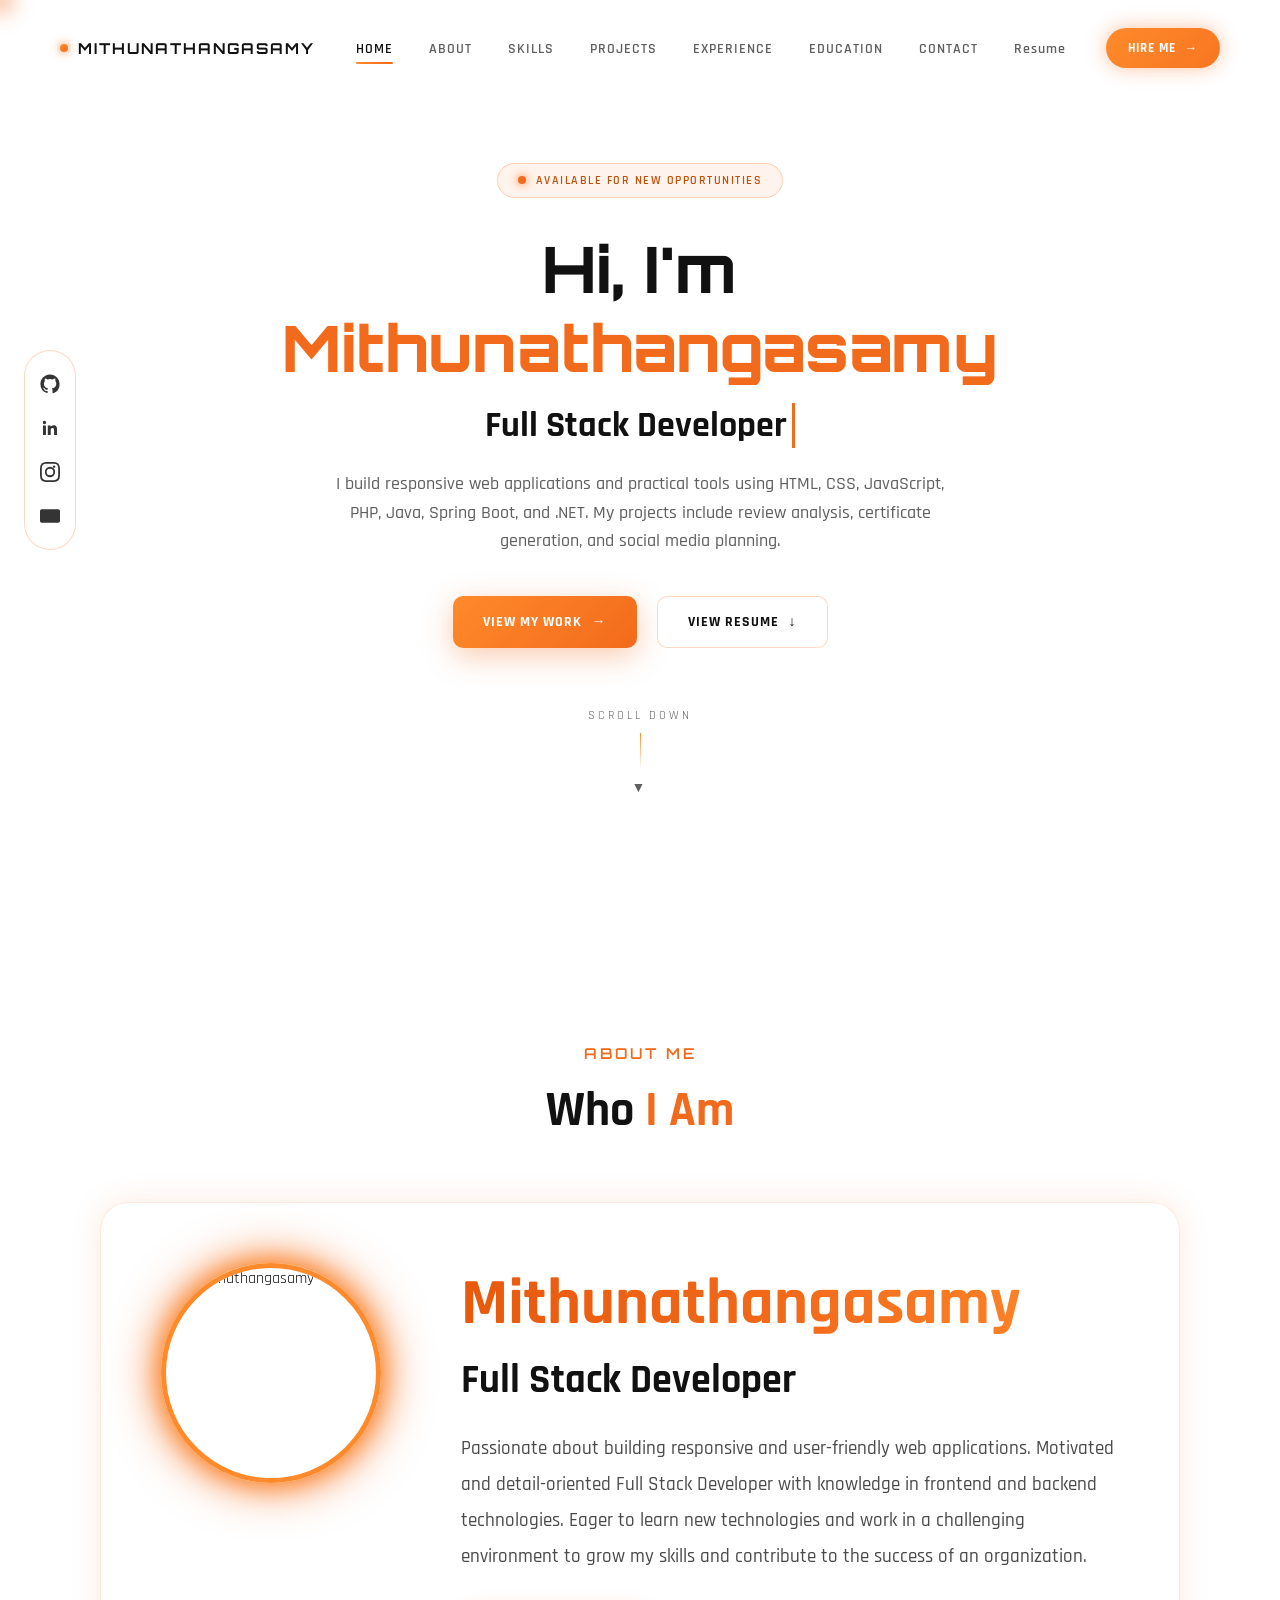
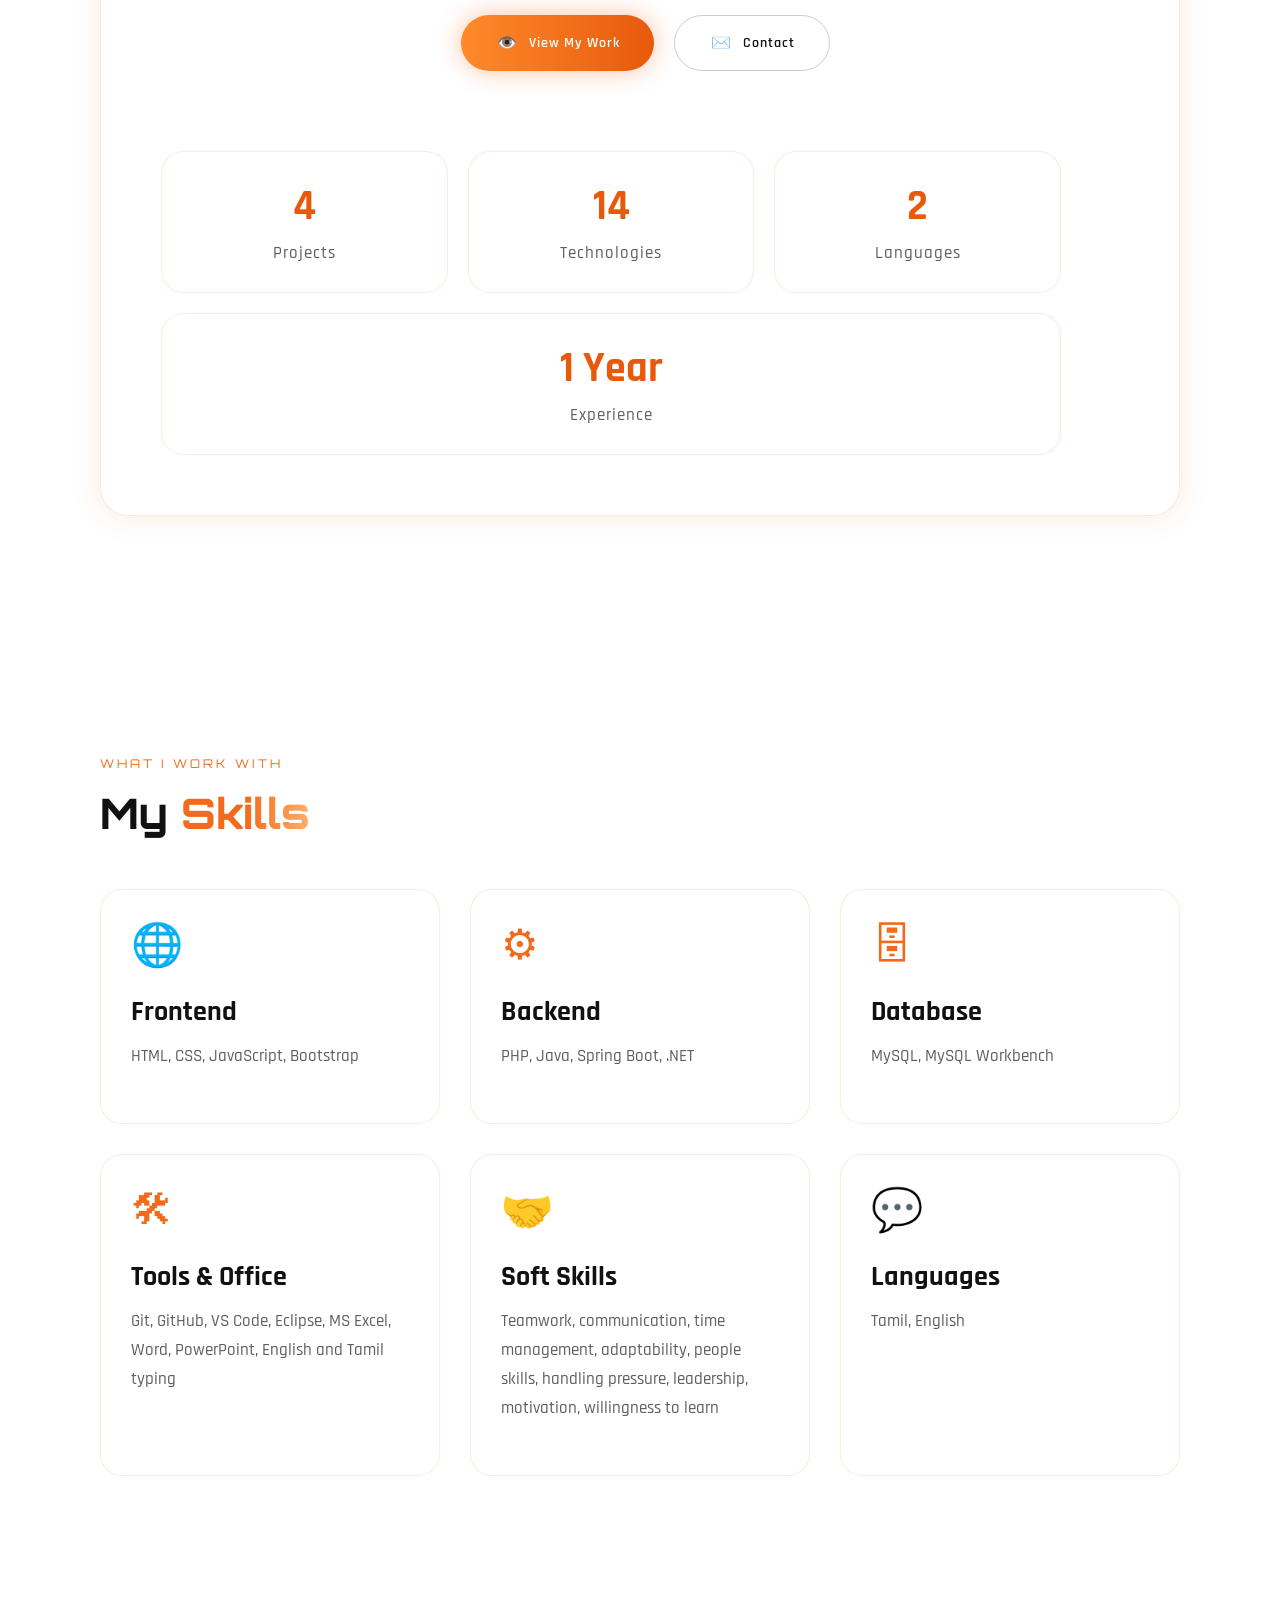
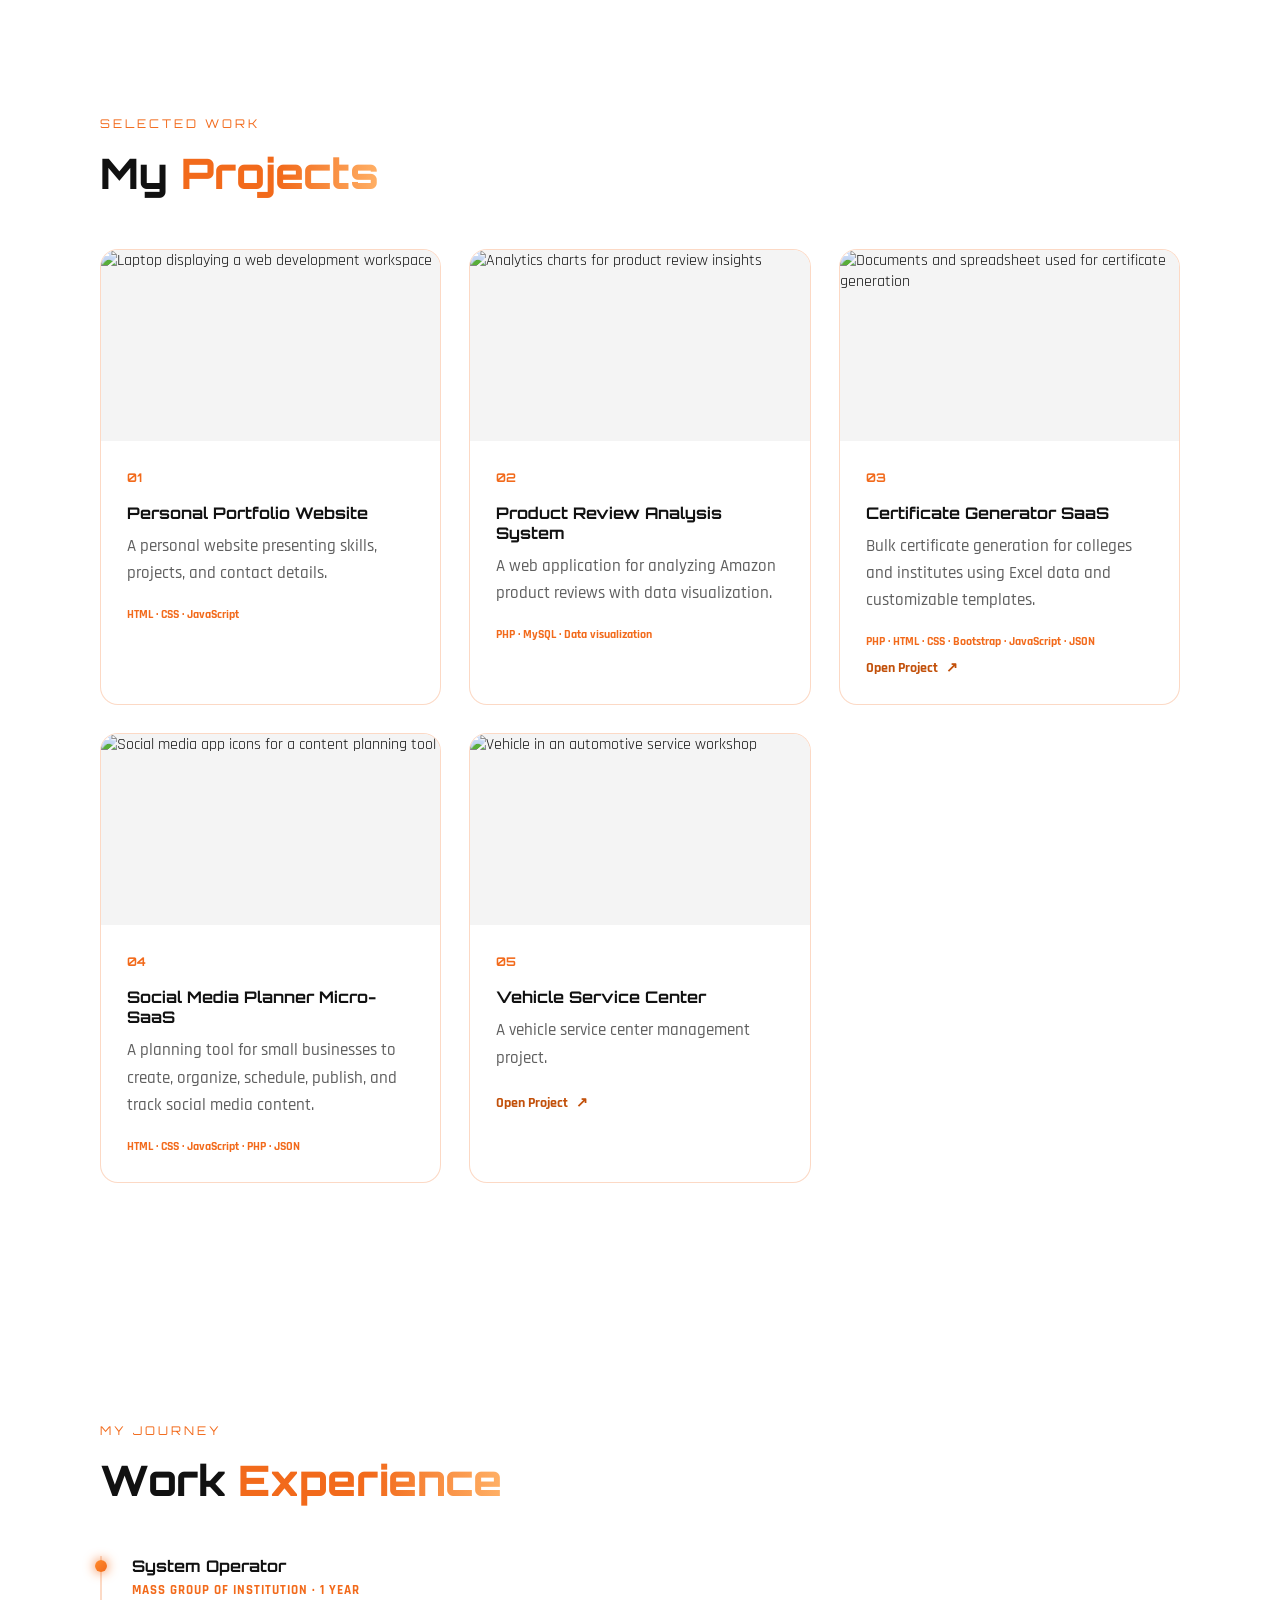
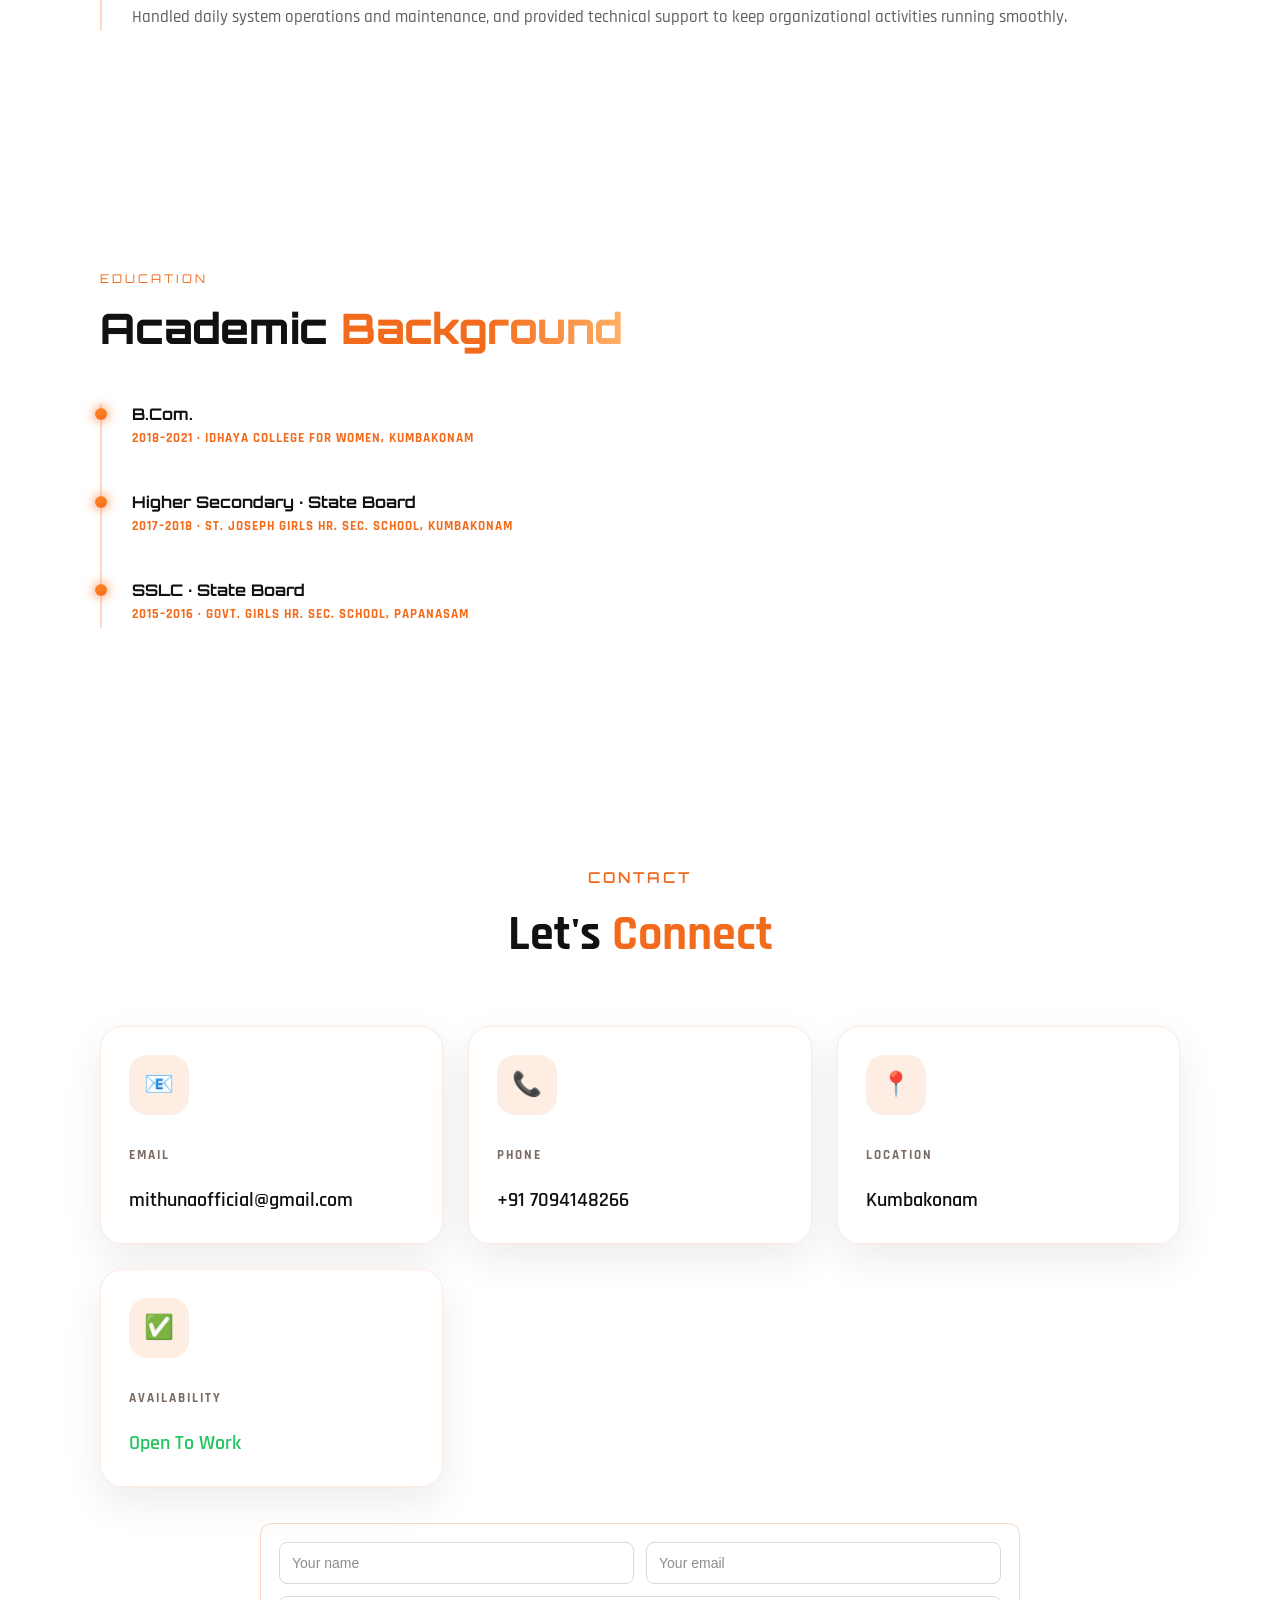
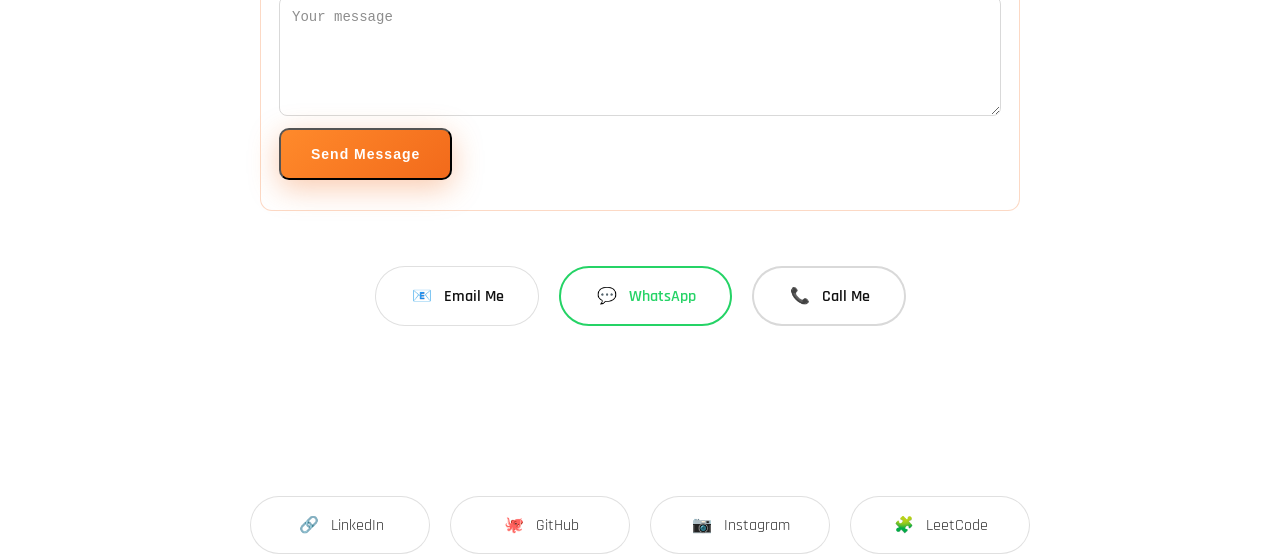
==== commit 8a43ca83: "Update index.html" ====
--- a/index.html
+++ b/index.html
@@ -3,6 +3,7 @@
 <head>
 <meta charset="UTF-8">
 <meta name="viewport" content="width=device-width, initial-scale=1.0">
+  <meta name="google-site-verification" content="gzdLysZJFRk5os3lNX1_DaKgC7OddbzjZKRIUFWJ9Tk" />
 <title>Mithunathangasamy | Full Stack Developer</title>
 <link rel="preconnect" href="https://fonts.googleapis.com">
 <link rel="preconnect" href="https://fonts.gstatic.com" crossorigin>
@@ -506,4 +507,4 @@
 </button>
 
 </body>
-</html>+</html>
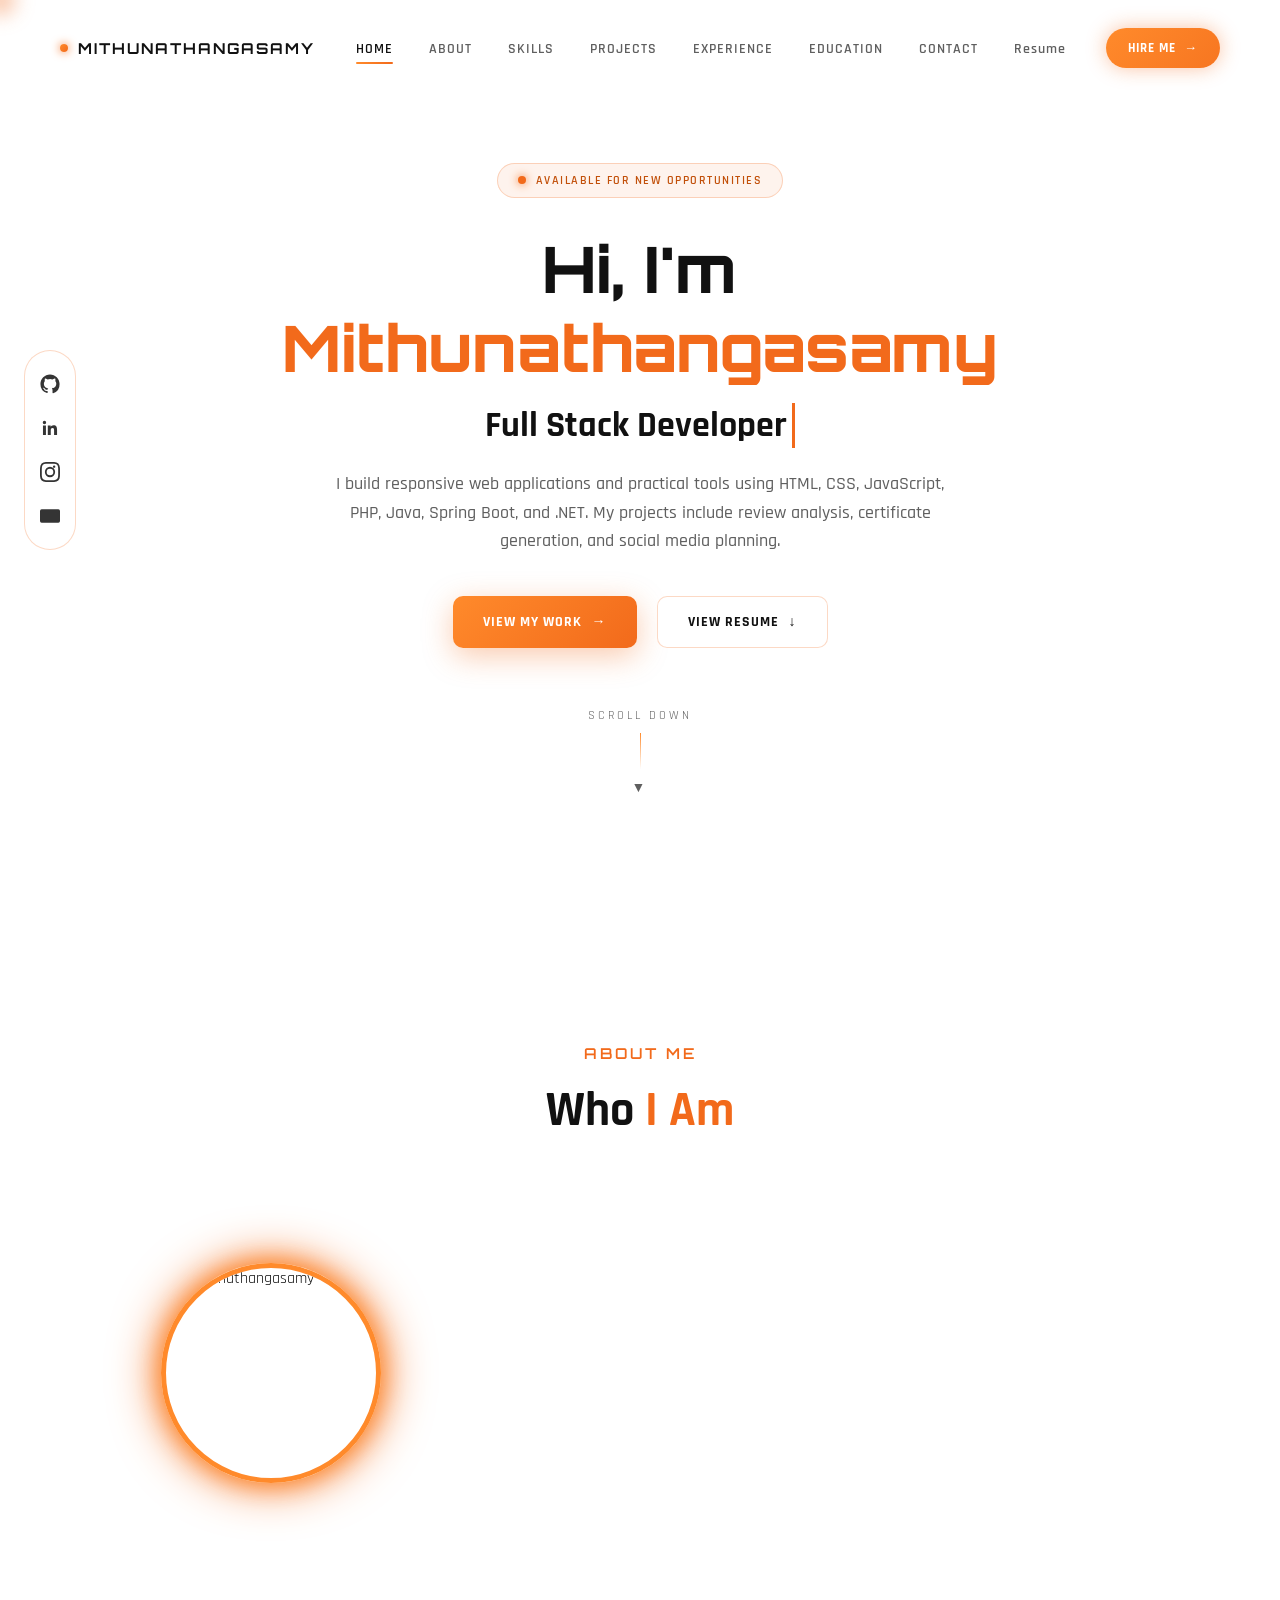
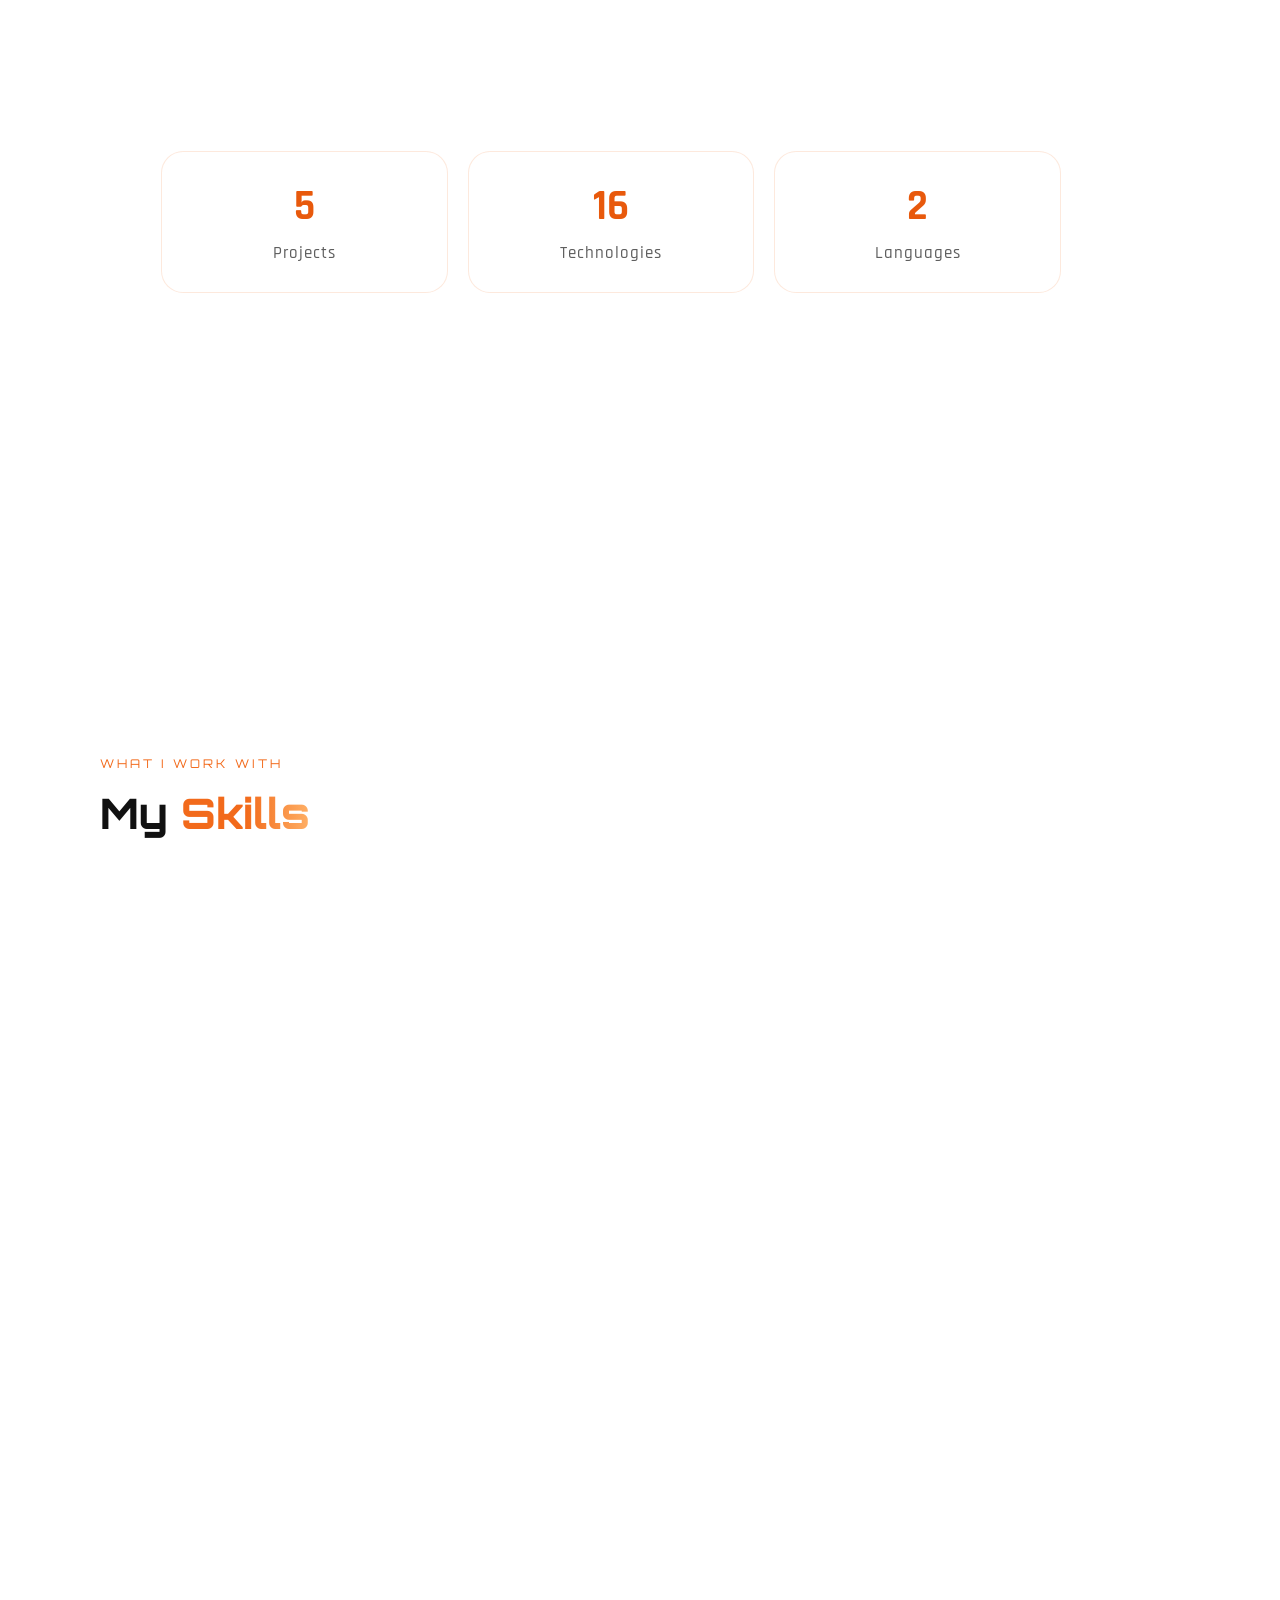
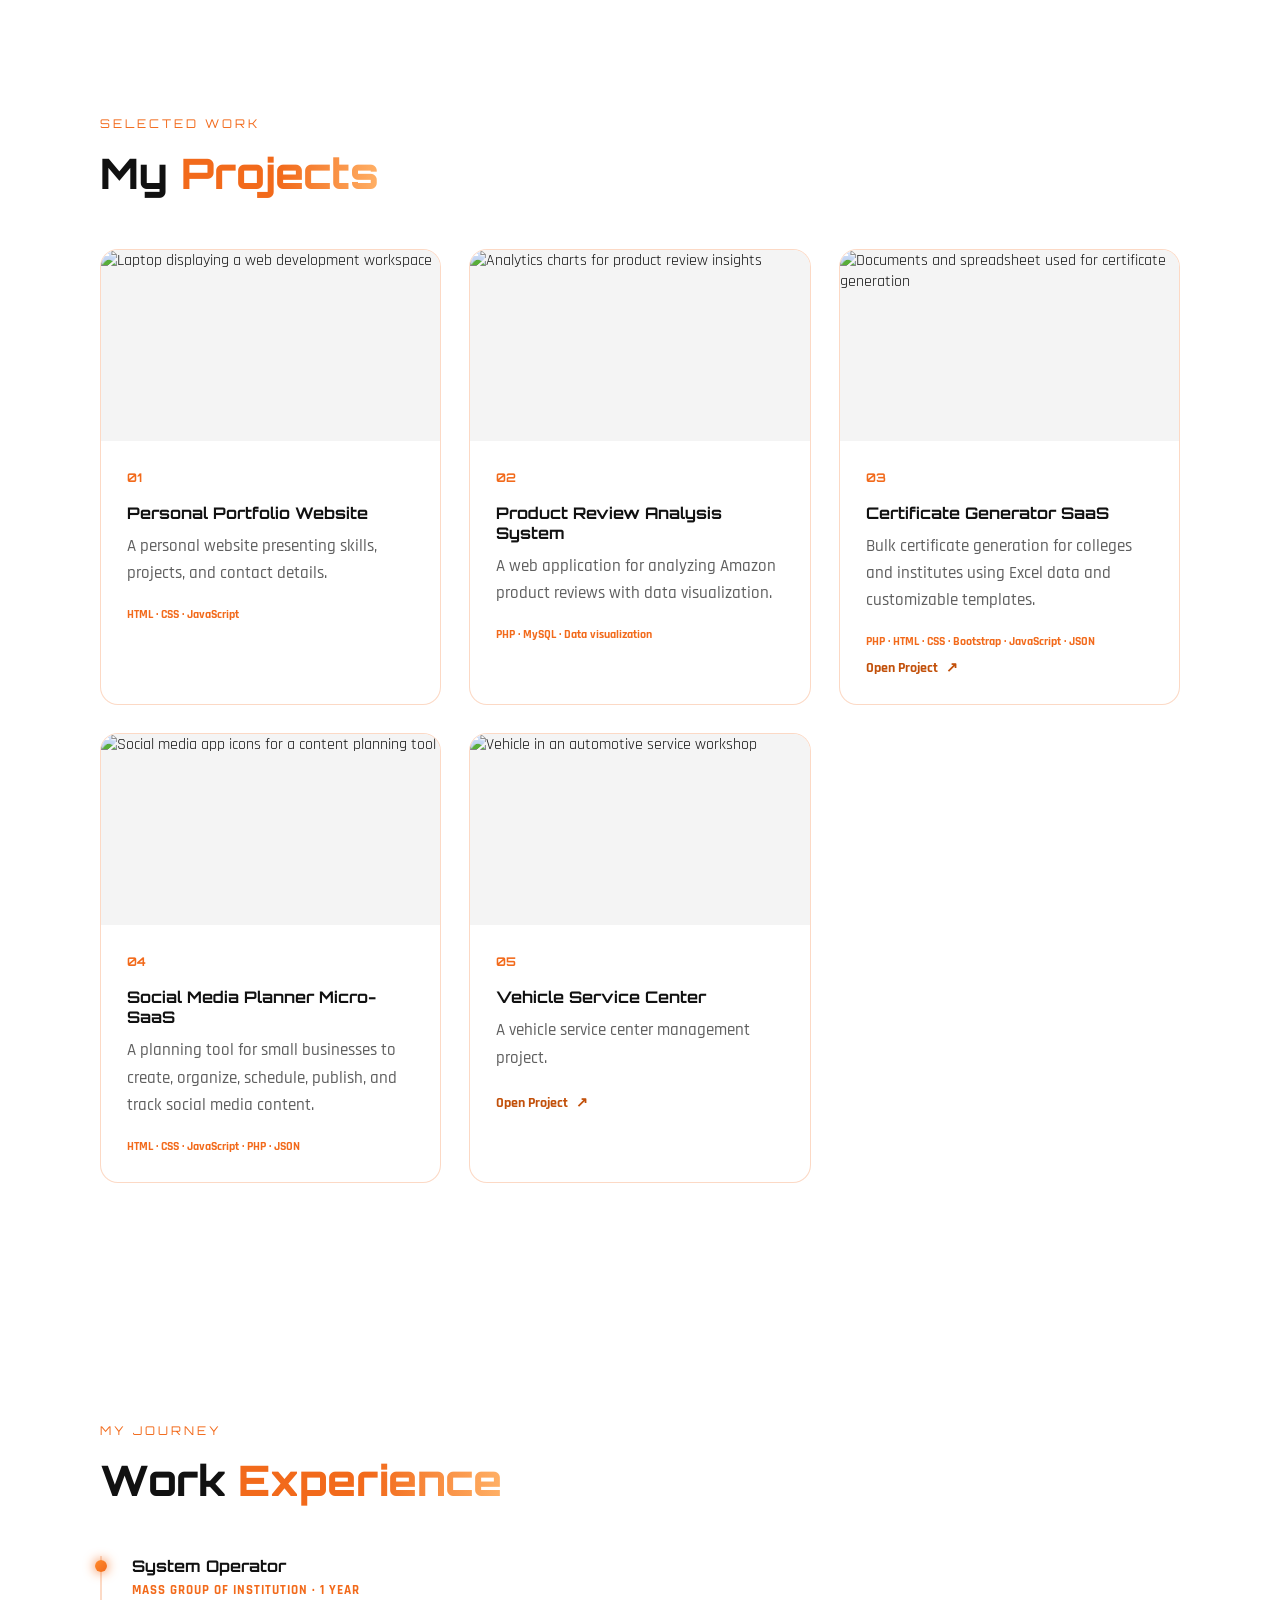
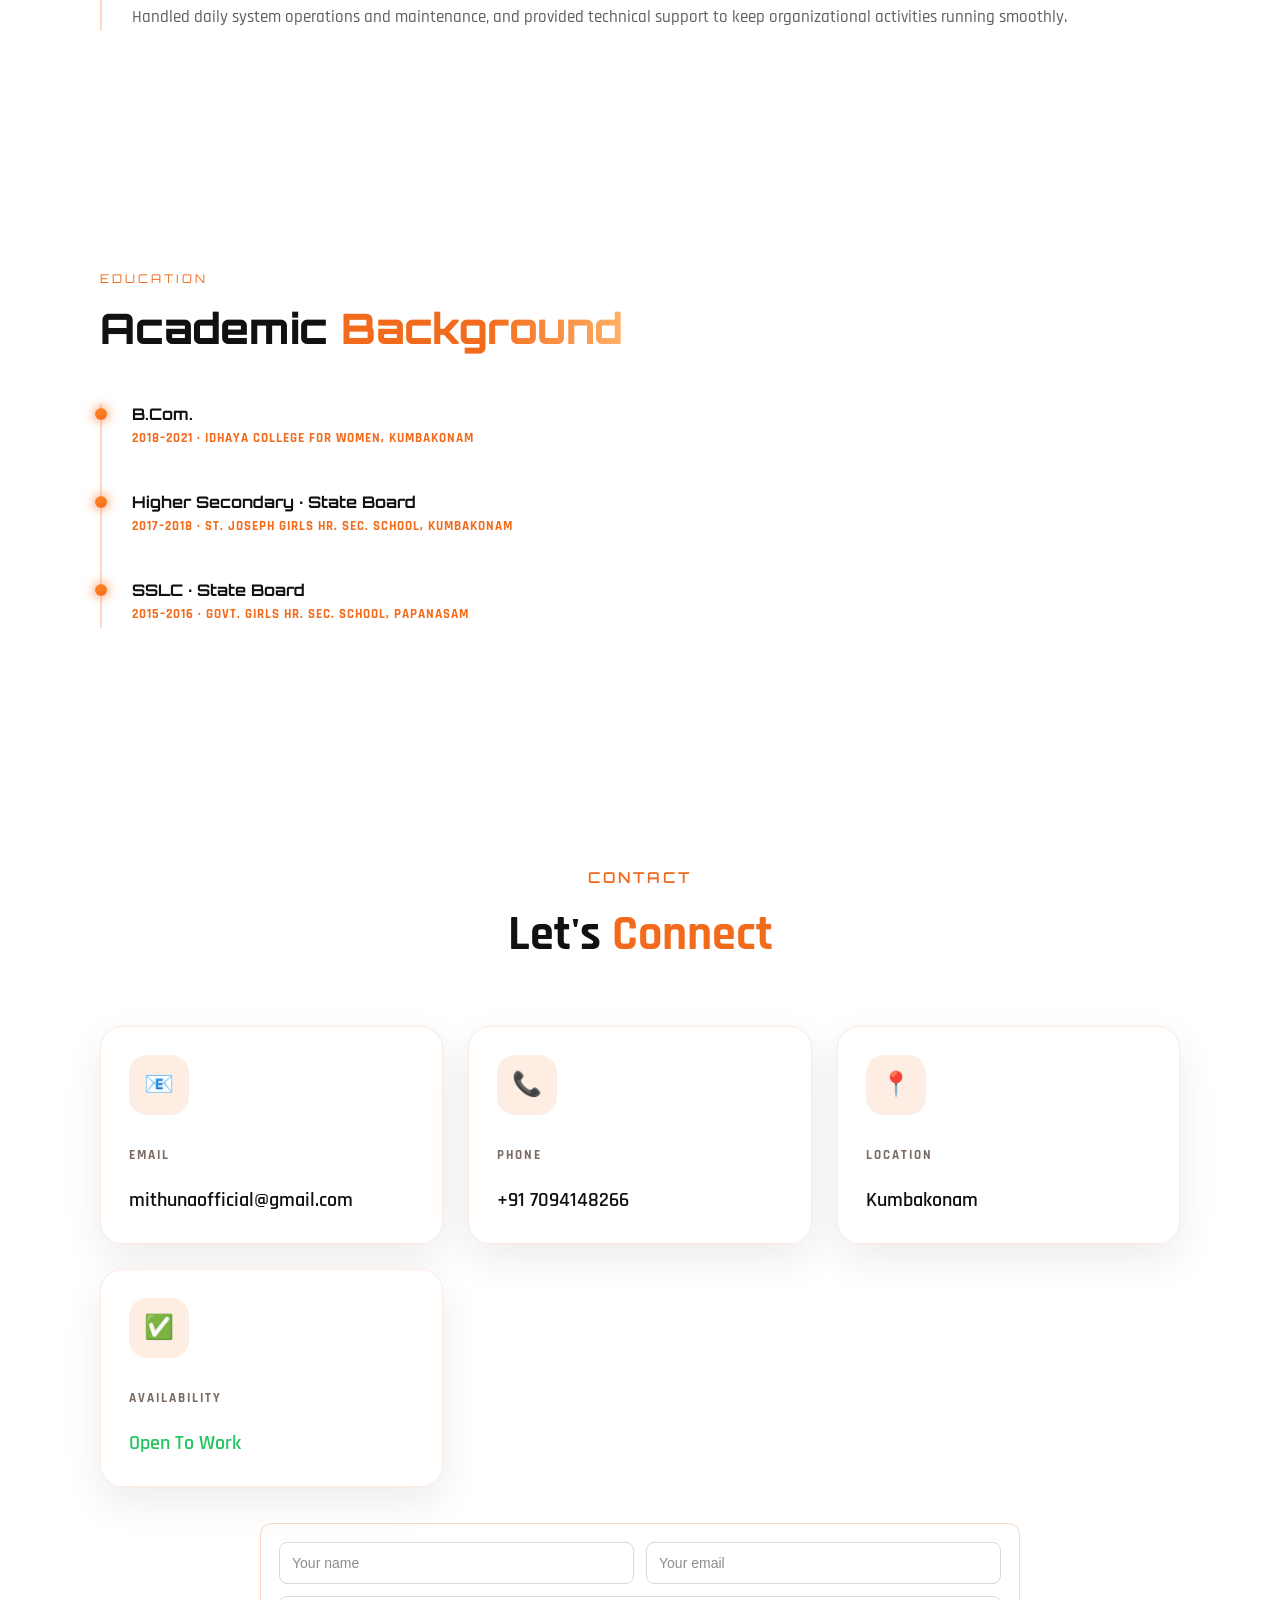
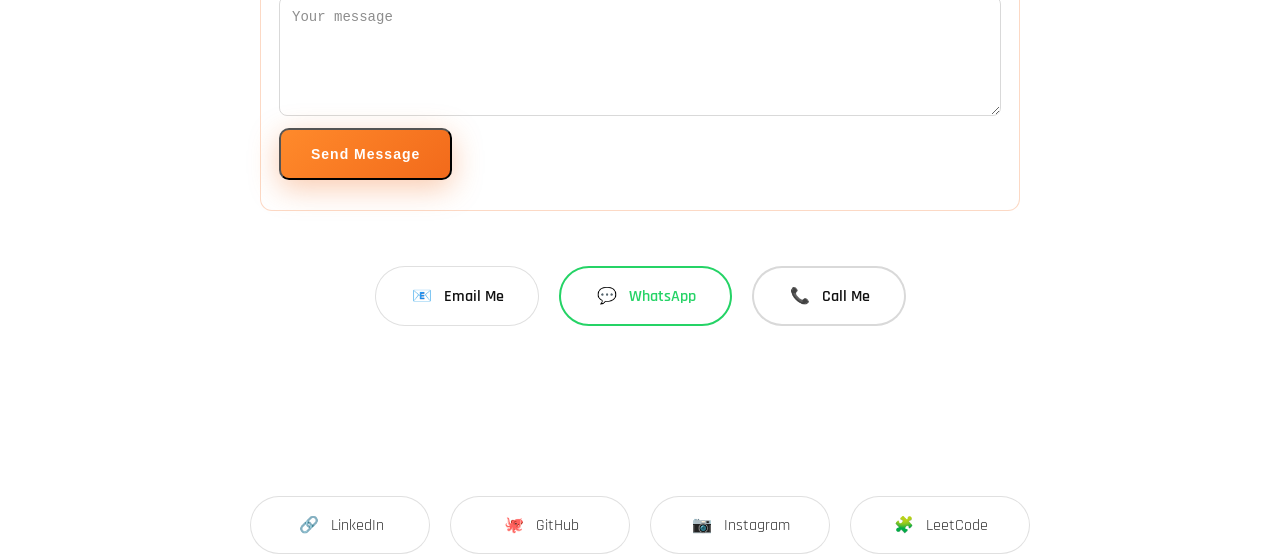
==== commit c4f41845: "Update index.html" ====
--- a/index.html
+++ b/index.html
@@ -14,6 +14,13 @@
 <div class="cursor-glow"></div>
 
   <div id="progress-bar"></div>
+  <!-- SEO Meta Tags -->
+  <meta name="keywords"
+    content="Mithunathangasamy, Mithuna, T Mithuna, Full Stack Developer, Java Developer, Spring Boot Developer, Frontend Developer, Web Developer, PHP Developer, JavaScript Developer, Software Engineer, Web Development, HTML5, CSS3, JavaScript, PHP, Java, Spring Boot, MySQL, .NET, Bootstrap, Portfolio, Kumbakonam, Thanjavur, Tamil Nadu">
+  <meta name="description"
+    content="Portfolio of Mithunathangasamy - Full Stack Developer specializing in HTML, CSS, JavaScript, PHP, Java, Spring Boot, and .NET web applications.">
+  <meta name="author" content="Mithunathangasamy">
+  <meta name="robots" content="index, follow">
 
     <!-- loader removed to improve perceived load time -->
 
